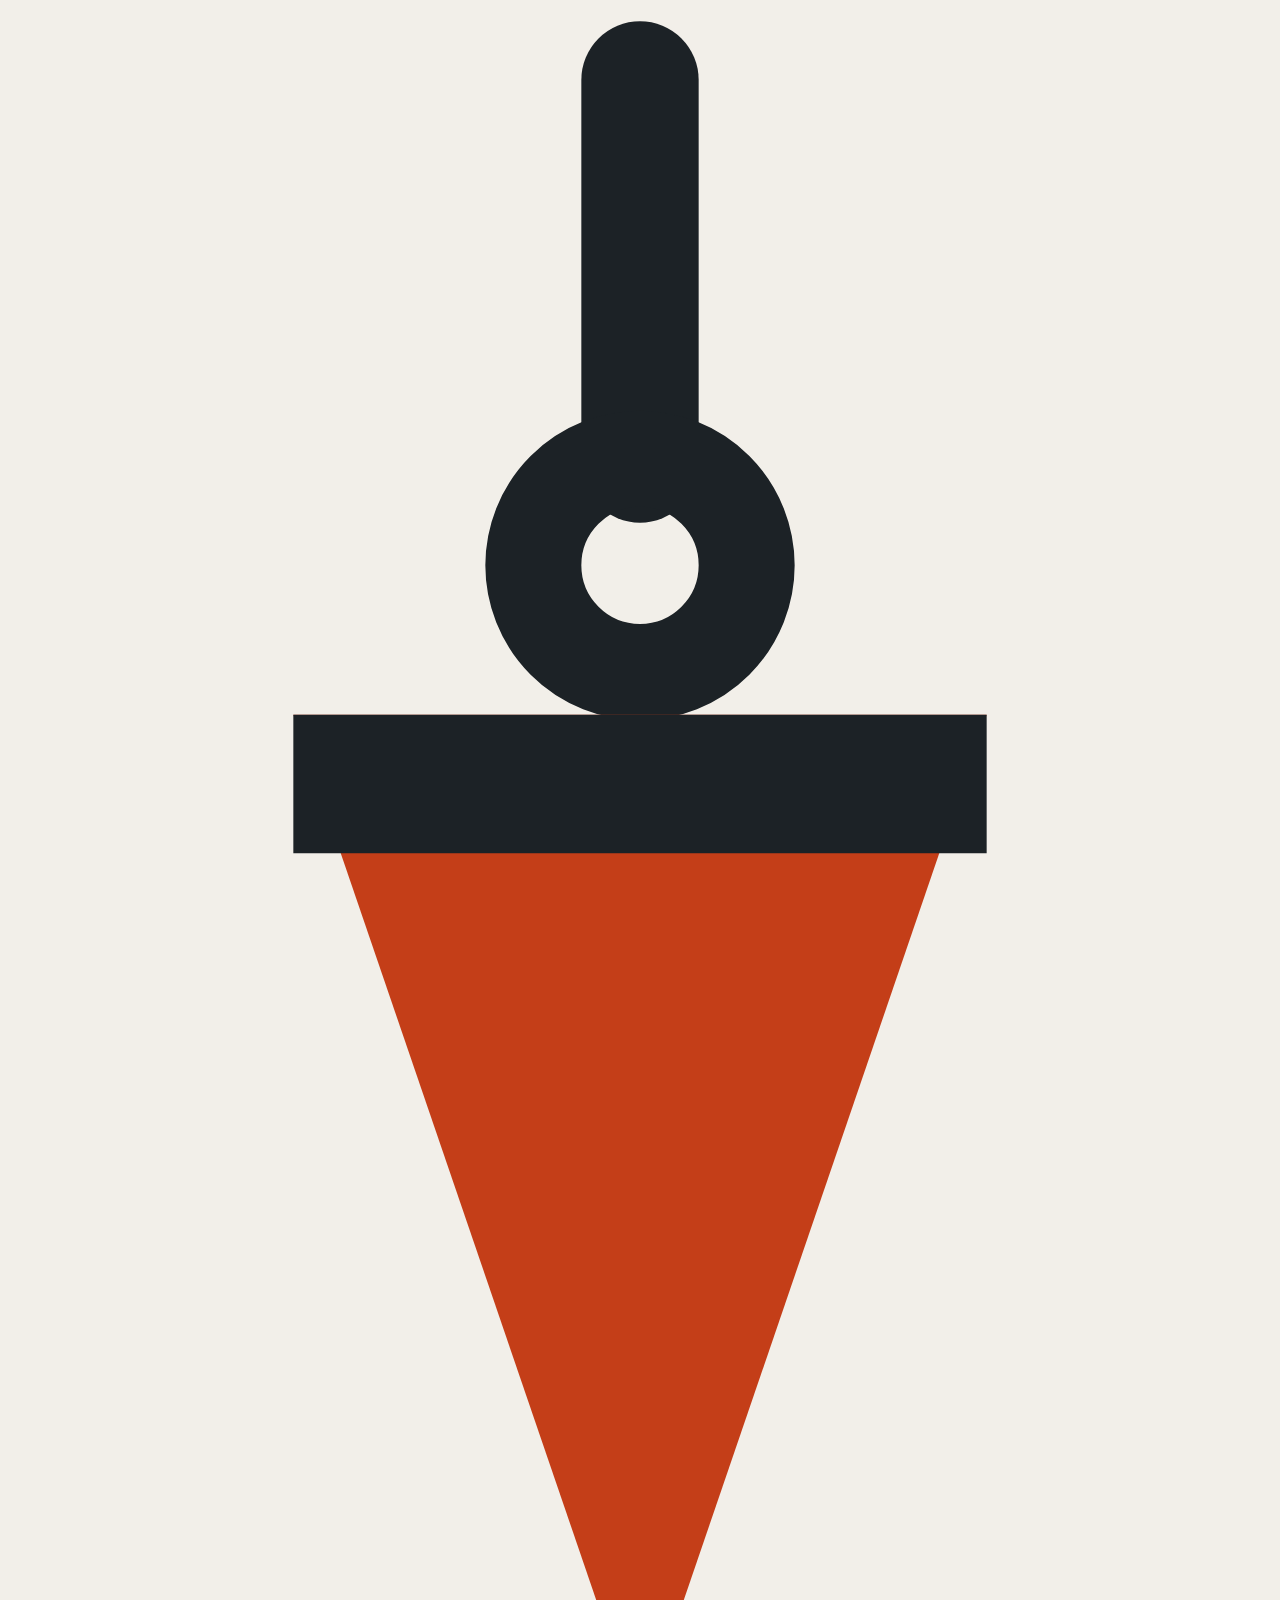
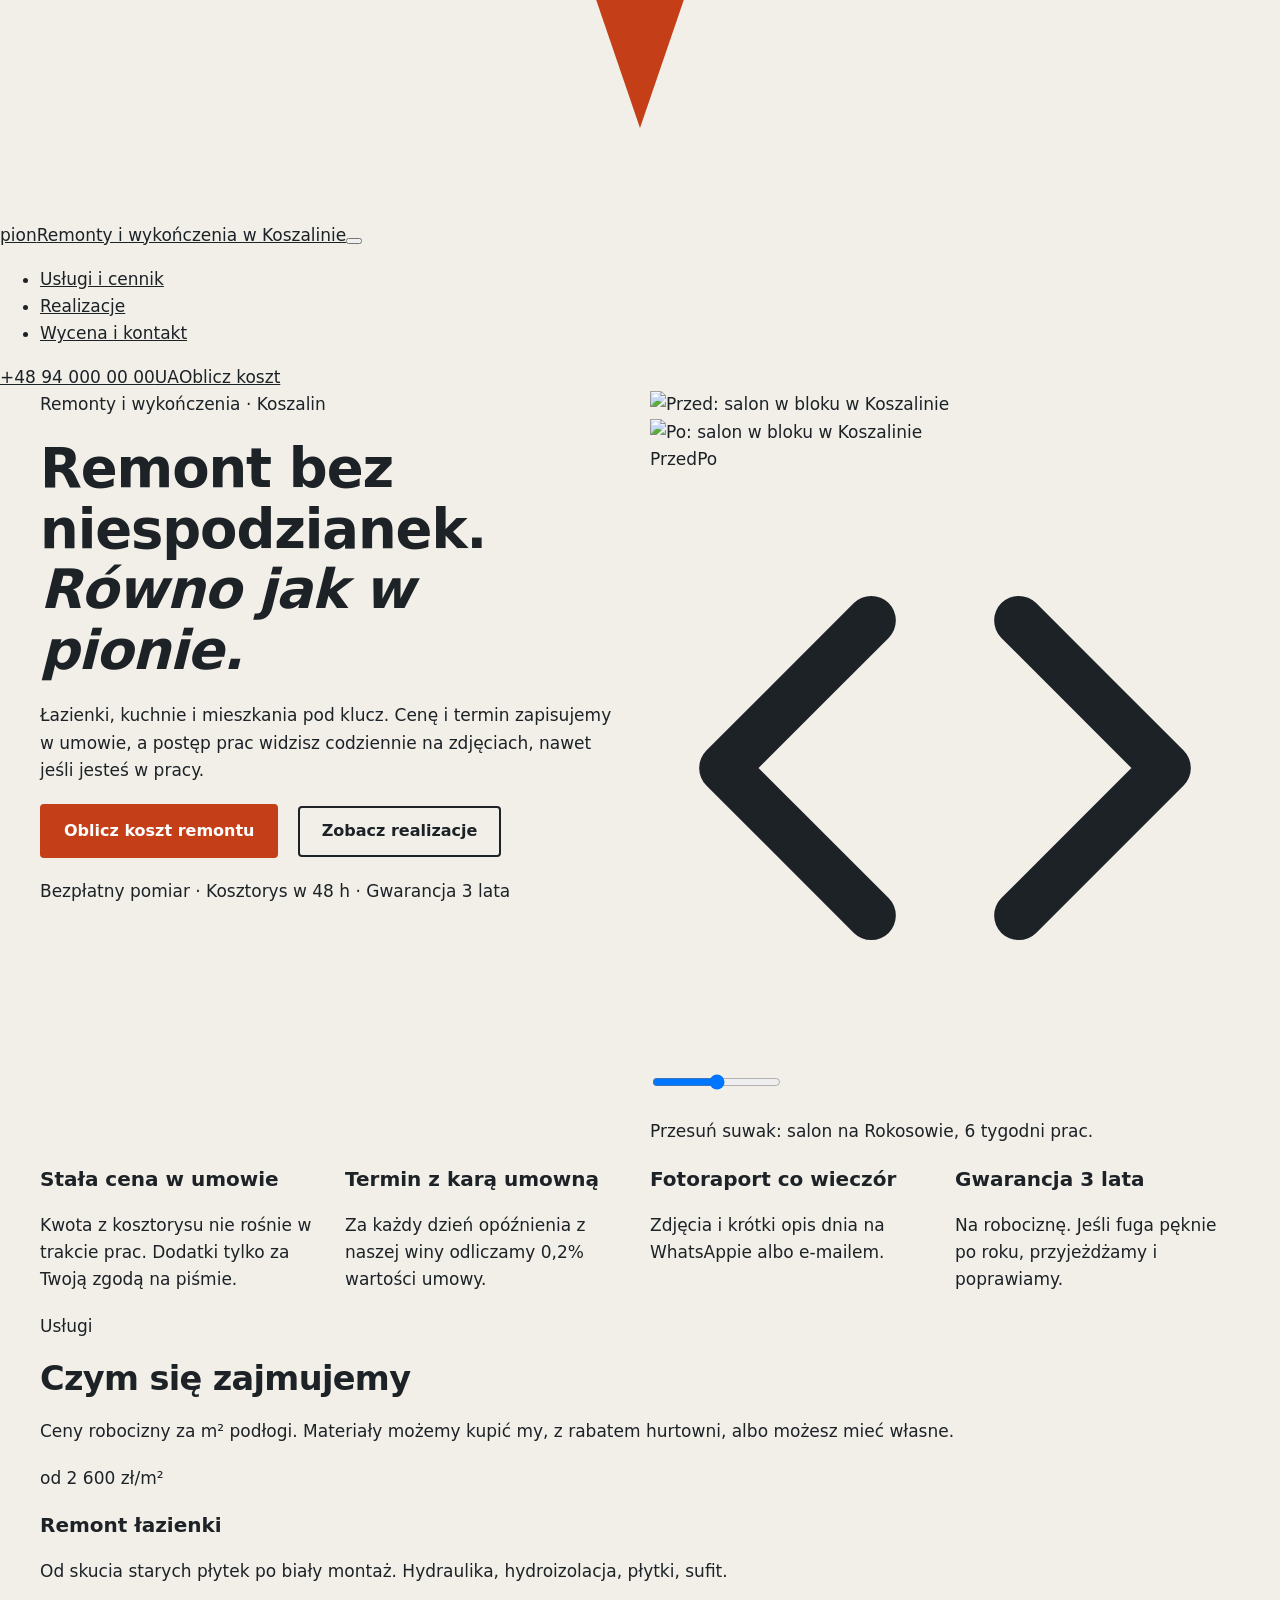
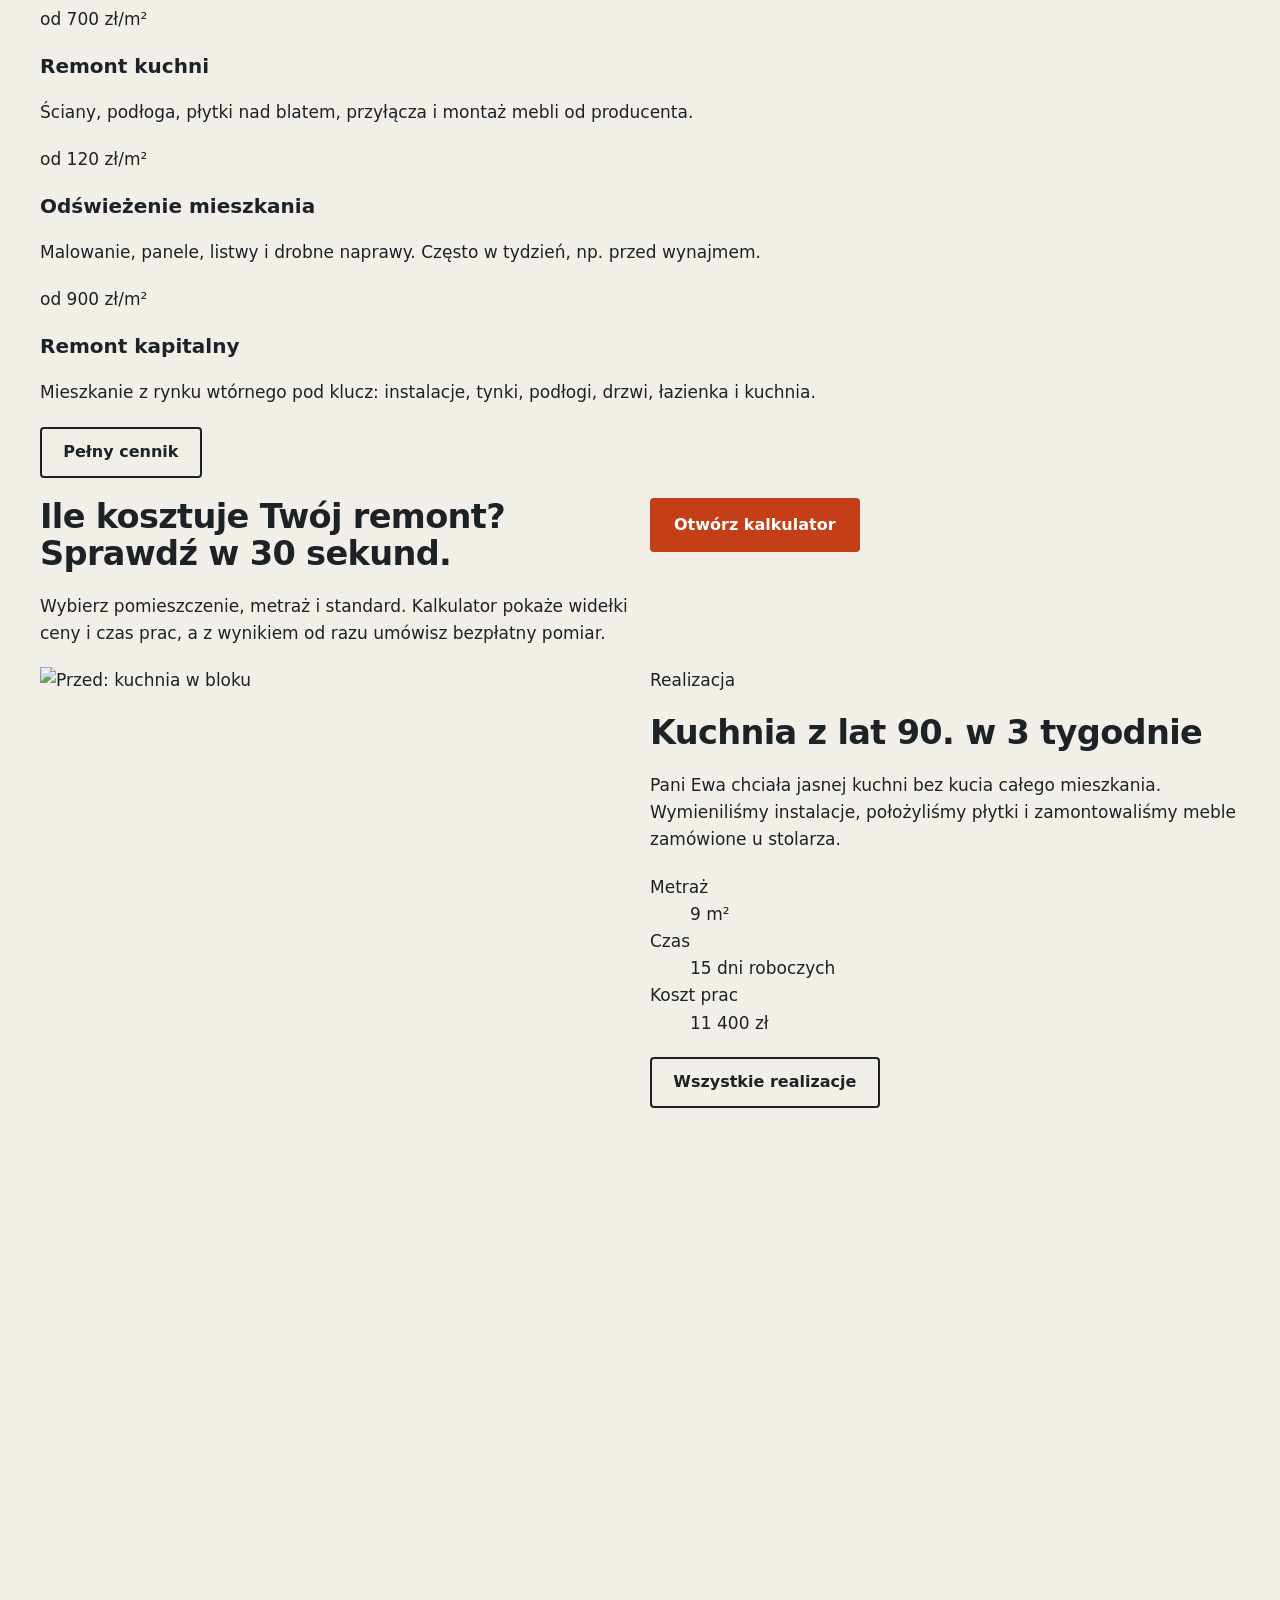
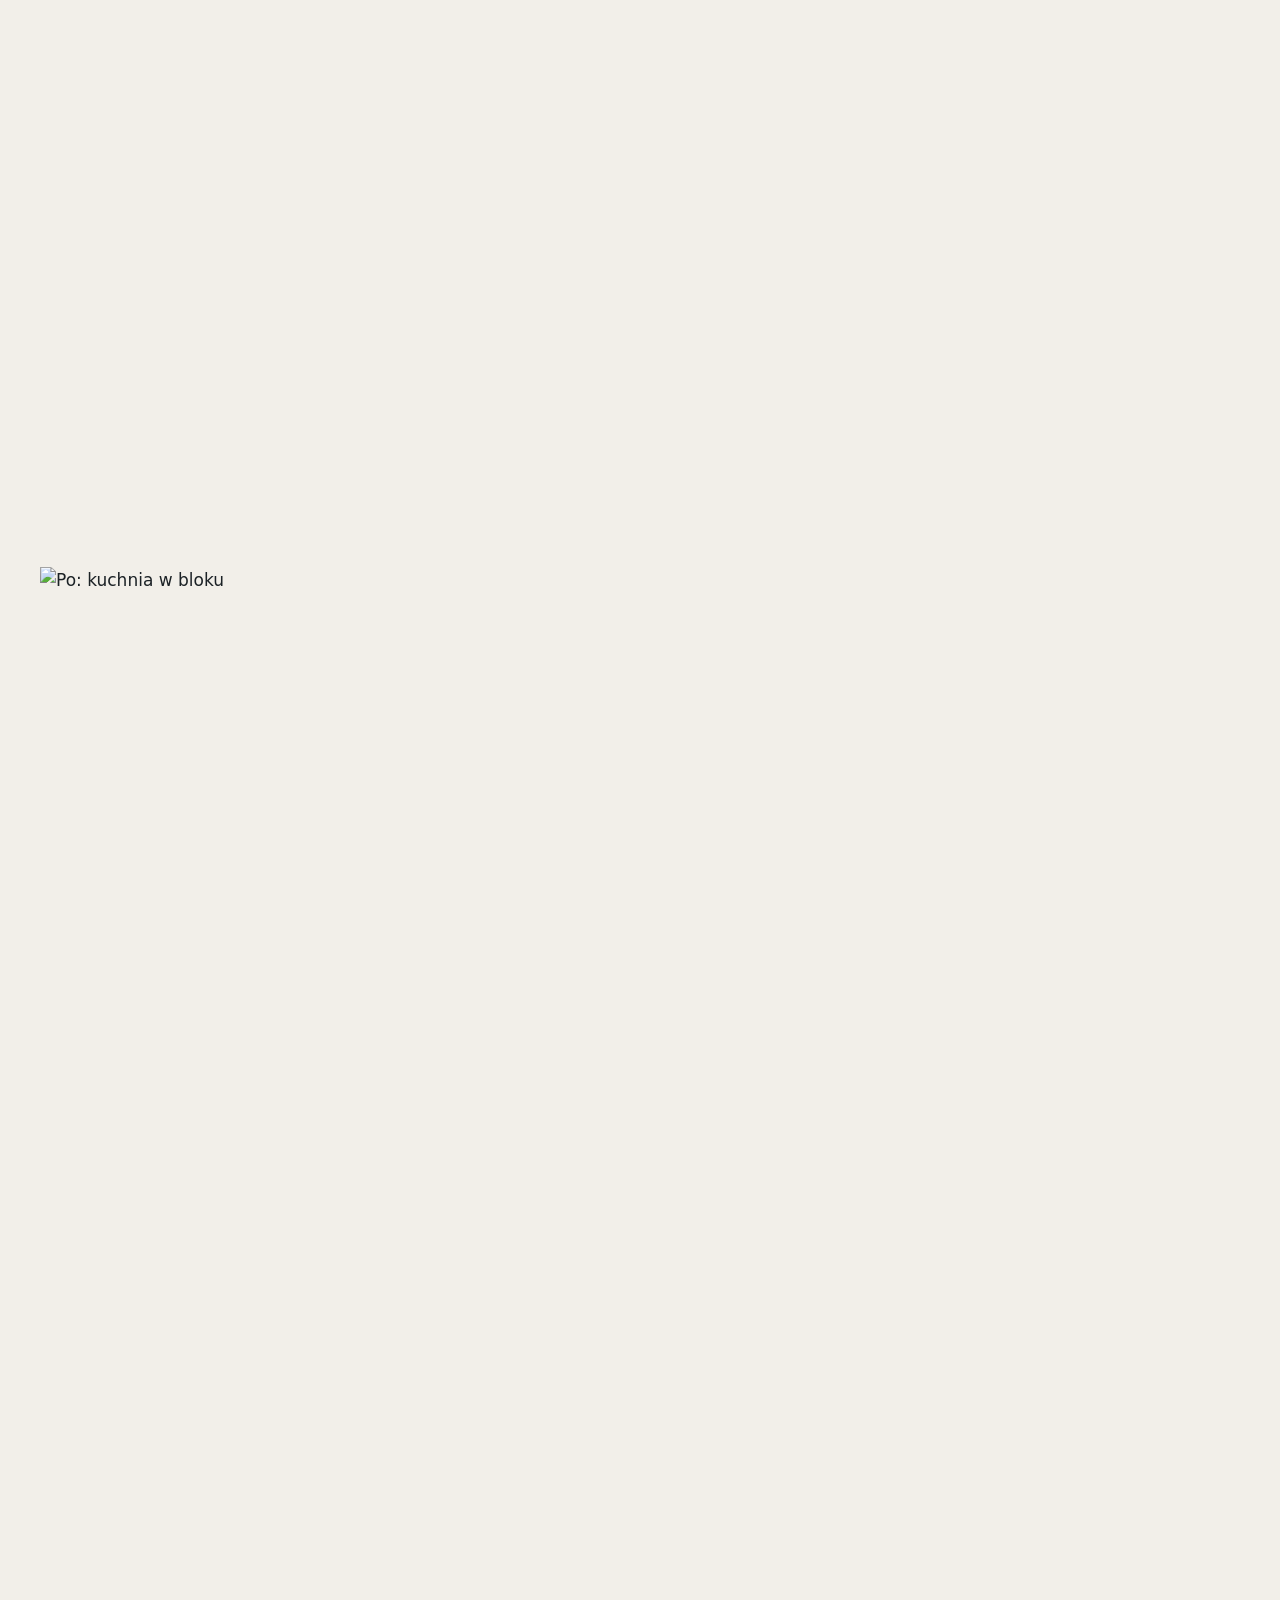
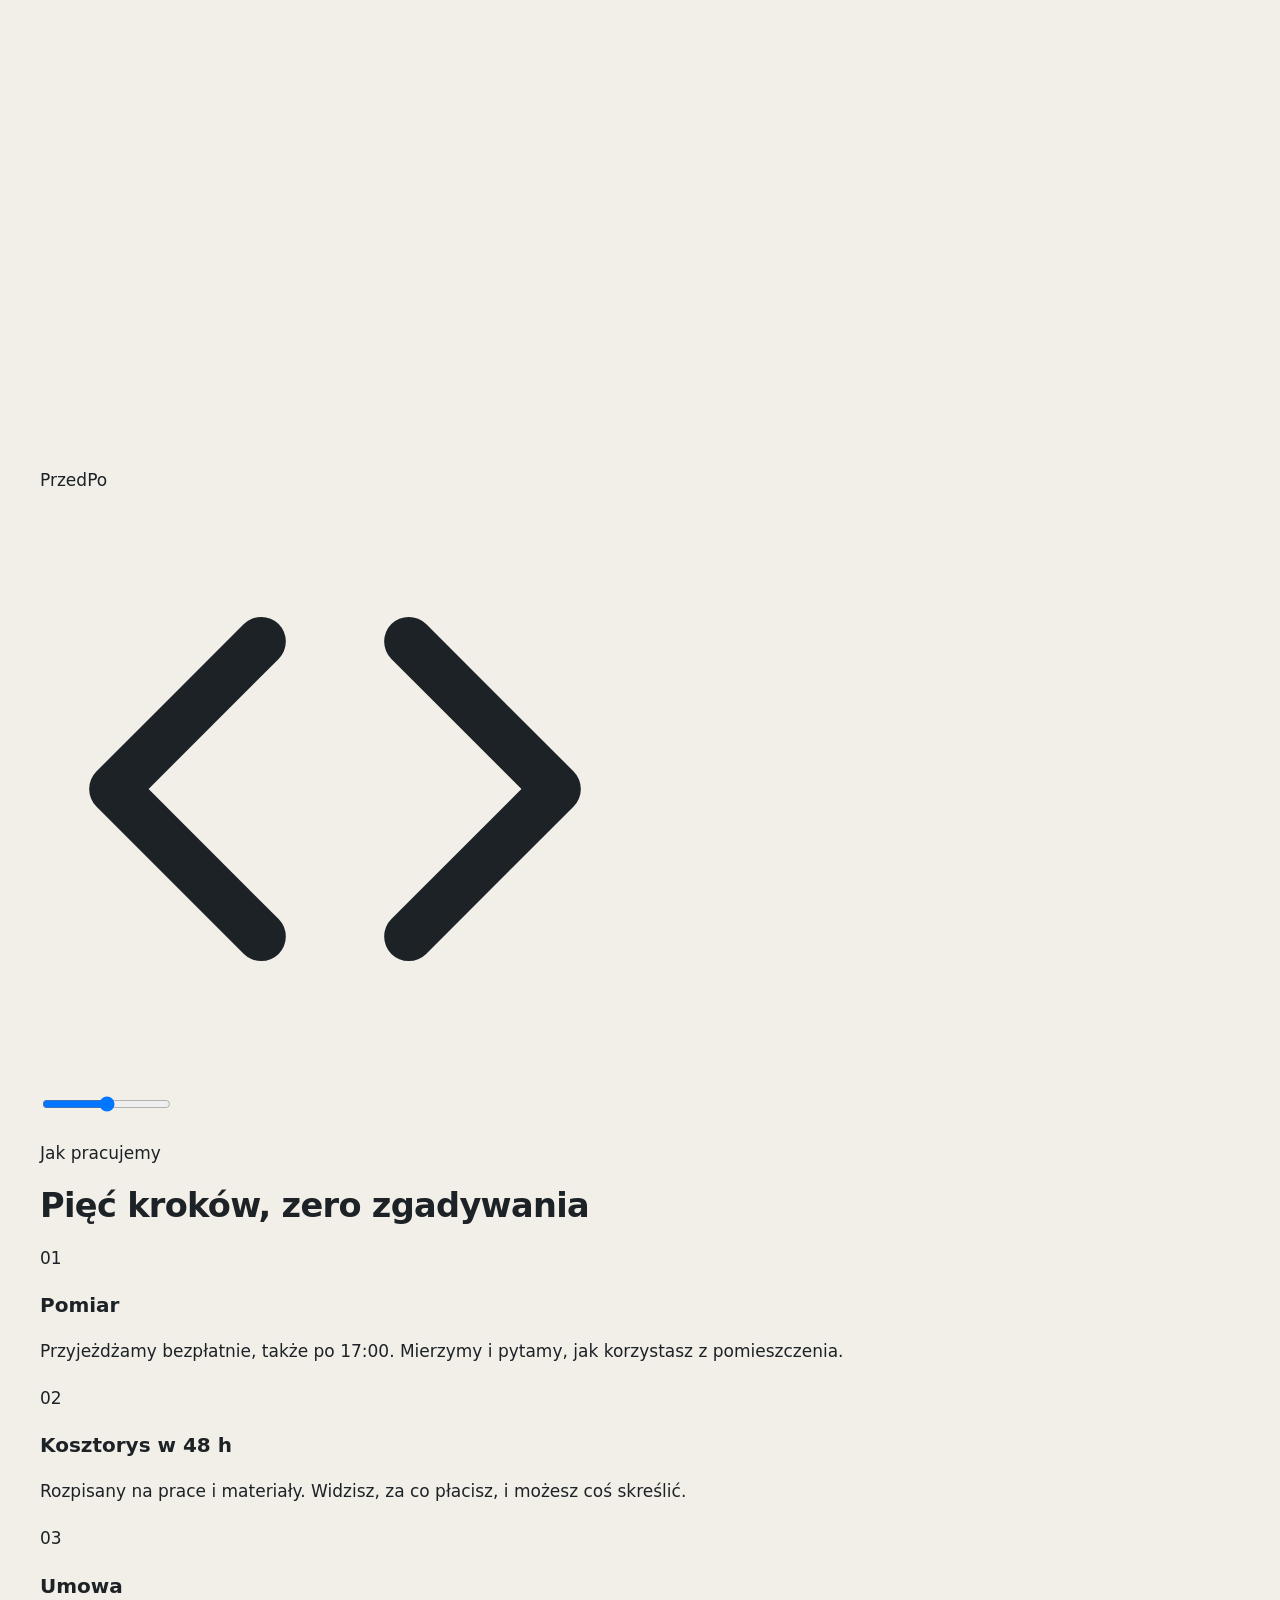
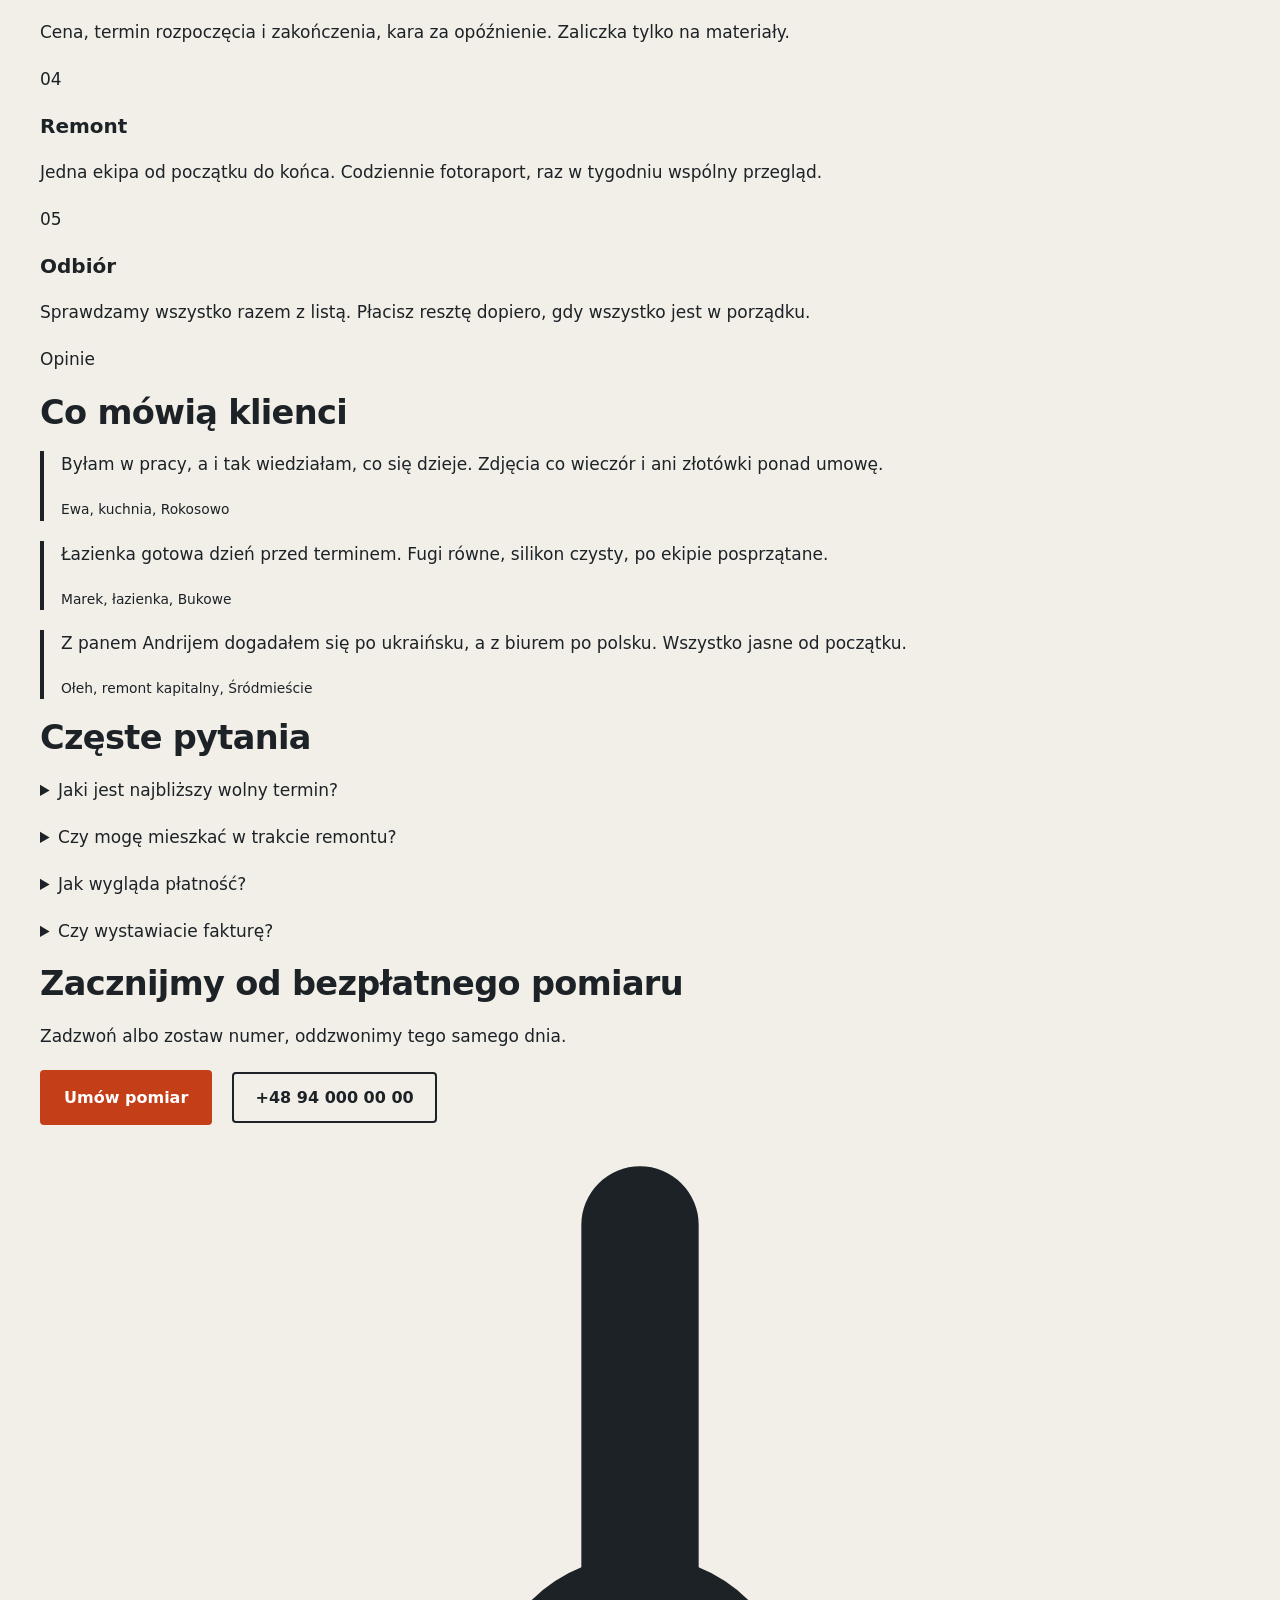
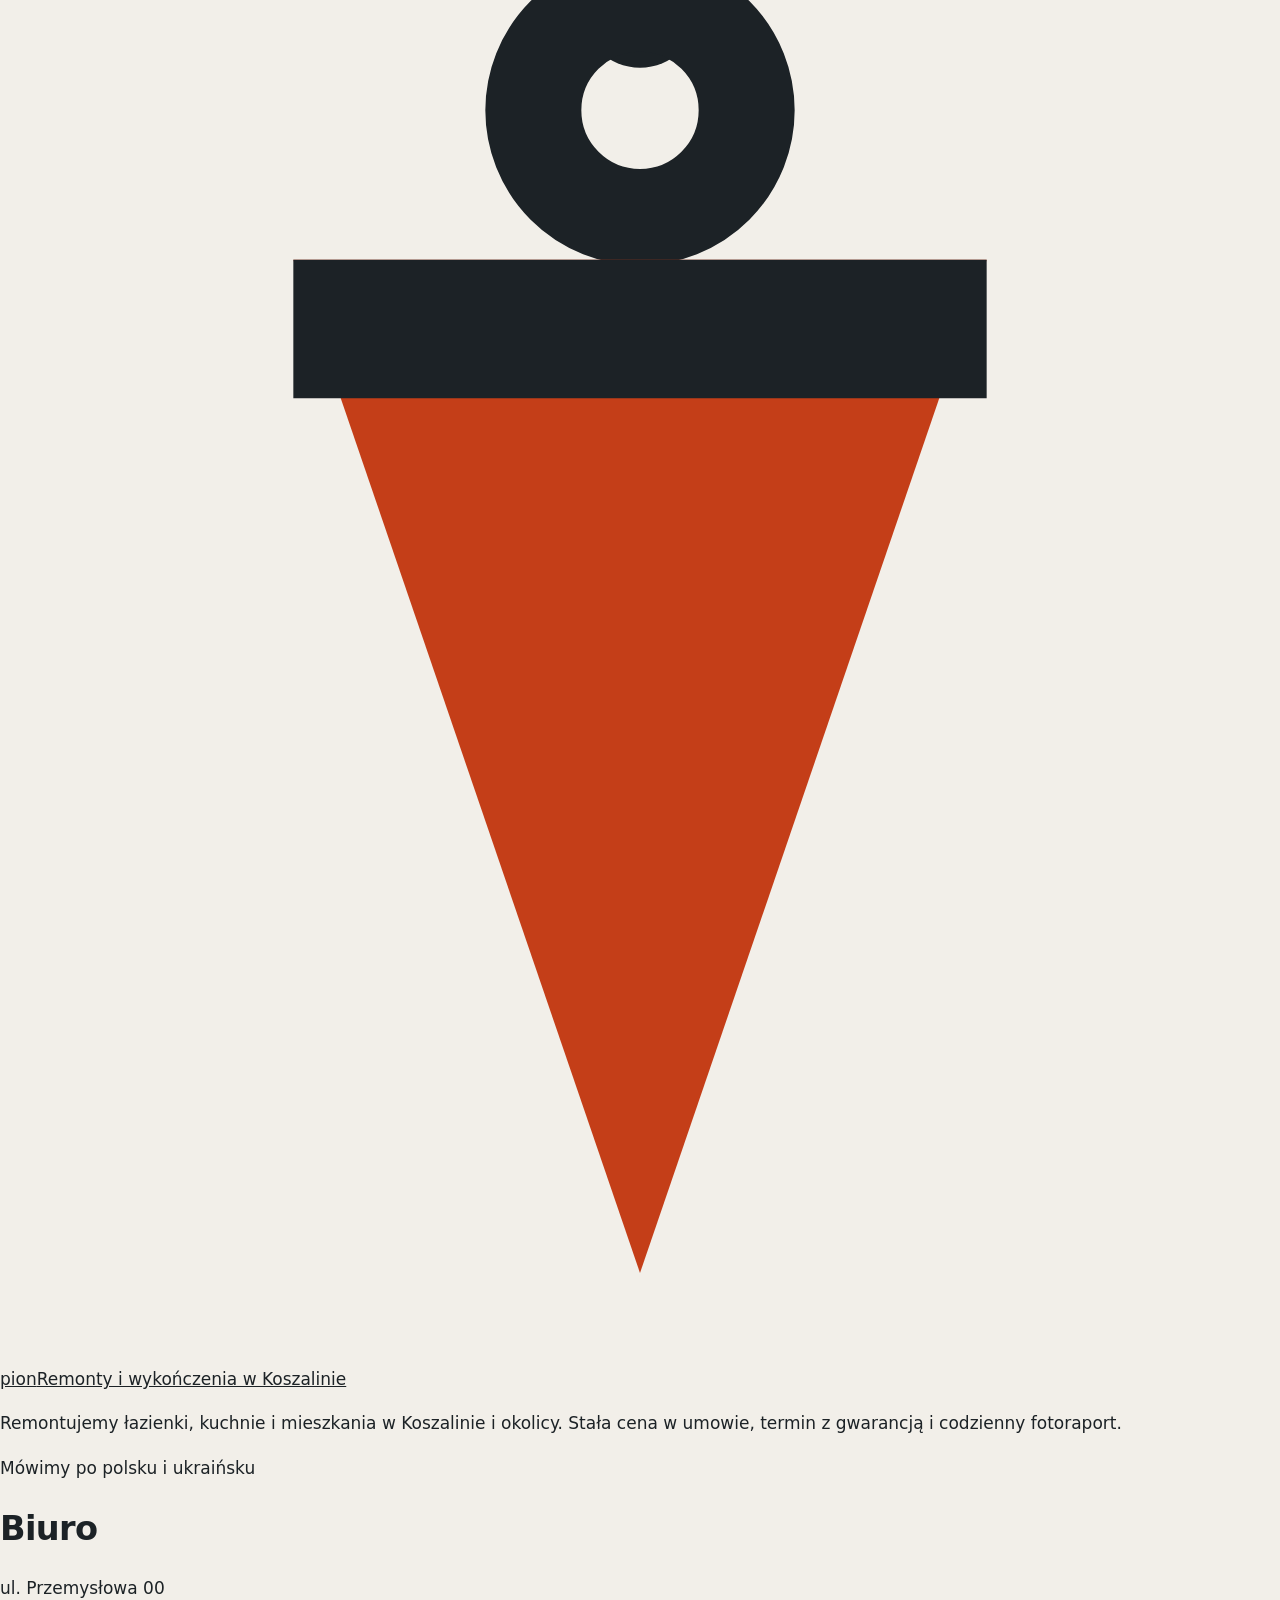
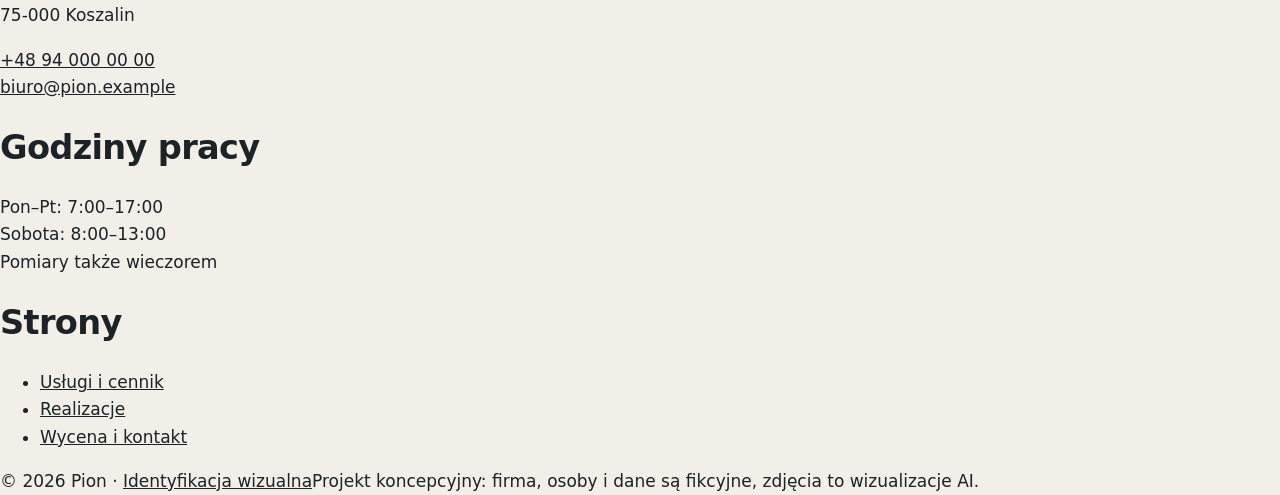
==== index.html @ 9fa8f9e3 "Pion: strona firmy remontowej (eksport statyczny WordPress), projekt koncepcyjny Co-Authored-By: Cla" ====
<!DOCTYPE html>
<html lang="pl-PL">
<head>
	<meta charset="UTF-8" />
	<meta name="viewport" content="width=device-width, initial-scale=1" />
<meta name='robots' content='max-image-preview:large' />
<link rel="alternate" href="https://wladek26.github.io/pion/" hreflang="pl" />
<link rel="alternate" href="https://wladek26.github.io/pion/uk/" hreflang="uk" />
<title>Pion &#8211; Remonty i wykończenia w Koszalinie</title>
<link rel="icon" href="/pion/wp-content/themes/pion/assets/img/favicon.svg" type="image/svg+xml">
<meta name="theme-color" content="#1C2226">
<meta name="description" content="Remonty łazienek, kuchni i mieszkań w Koszalinie. Stała cena w umowie, termin z gwarancją, fotoraport. Oblicz koszt remontu online.">
<script type="application/ld+json">{"@context":"https://schema.org","@type":"HomeAndConstructionBusiness","name":"Pion — remonty i wykończenia","url":"https://wladek26.github.io/pion/","telephone":"+48 94 000 00 00","priceRange":"$$","areaServed":"Koszalin","address":{"@type":"PostalAddress","streetAddress":"ul. Przemysłowa 00","postalCode":"75-000","addressLocality":"Koszalin","addressCountry":"PL"},"knowsLanguage":["pl","uk"]}</script>
<style id="wp-img-auto-sizes-contain-inline-css">
img:is([sizes=auto i],[sizes^="auto," i]){contain-intrinsic-size:3000px 1500px}
/*# sourceURL=wp-img-auto-sizes-contain-inline-css */
</style>
<style id="wp-block-template-part-theme-inline-css">
:root :where(.wp-block-template-part.has-background){margin-bottom:0;margin-top:0;padding:1.25em 2.375em}
/*# sourceURL=/pion/wp-includes/blocks/template-part/theme.min.css */
</style>
<style id="wp-block-paragraph-inline-css">
.is-small-text{font-size:.875em}.is-regular-text{font-size:1em}.is-large-text{font-size:2.25em}.is-larger-text{font-size:3em}.has-drop-cap:not(:focus):first-letter{float:left;font-size:8.4em;font-style:normal;font-weight:100;line-height:.68;margin:.05em .1em 0 0;text-transform:uppercase}body.rtl .has-drop-cap:not(:focus):first-letter{float:none;margin-left:.1em}p.has-drop-cap.has-background{overflow:hidden}:root :where(p.has-background){padding:1.25em 2.375em}:where(p.has-text-color:not(.has-link-color)) a{color:inherit}p.has-text-align-left[style*="writing-mode:vertical-lr"],p.has-text-align-right[style*="writing-mode:vertical-rl"]{rotate:180deg}
/*# sourceURL=/pion/wp-includes/blocks/paragraph/style.min.css */
</style>
<style id="wp-block-heading-inline-css">
h1:where(.wp-block-heading).has-background,h2:where(.wp-block-heading).has-background,h3:where(.wp-block-heading).has-background,h4:where(.wp-block-heading).has-background,h5:where(.wp-block-heading).has-background,h6:where(.wp-block-heading).has-background{padding:1.25em 2.375em}h1.has-text-align-left[style*=writing-mode]:where([style*=vertical-lr]),h1.has-text-align-right[style*=writing-mode]:where([style*=vertical-rl]),h2.has-text-align-left[style*=writing-mode]:where([style*=vertical-lr]),h2.has-text-align-right[style*=writing-mode]:where([style*=vertical-rl]),h3.has-text-align-left[style*=writing-mode]:where([style*=vertical-lr]),h3.has-text-align-right[style*=writing-mode]:where([style*=vertical-rl]),h4.has-text-align-left[style*=writing-mode]:where([style*=vertical-lr]),h4.has-text-align-right[style*=writing-mode]:where([style*=vertical-rl]),h5.has-text-align-left[style*=writing-mode]:where([style*=vertical-lr]),h5.has-text-align-right[style*=writing-mode]:where([style*=vertical-rl]),h6.has-text-align-left[style*=writing-mode]:where([style*=vertical-lr]),h6.has-text-align-right[style*=writing-mode]:where([style*=vertical-rl]){rotate:180deg}
/*# sourceURL=/pion/wp-includes/blocks/heading/style.min.css */
</style>
<style id="wp-block-button-inline-css">
.wp-block-button__link{align-content:center;box-sizing:border-box;cursor:pointer;display:inline-block;height:100%;text-align:center;word-break:break-word}.wp-block-button__link.aligncenter{text-align:center}.wp-block-button__link.alignright{text-align:right}:where(.wp-block-button__link){border-radius:9999px;box-shadow:none;padding:calc(.667em + 2px) calc(1.333em + 2px);text-decoration:none}.wp-block-button[style*=text-decoration] .wp-block-button__link{text-decoration:inherit}.wp-block-buttons>.wp-block-button.has-custom-width{max-width:none}.wp-block-buttons>.wp-block-button.has-custom-width .wp-block-button__link{width:100%}.wp-block-buttons>.wp-block-button.has-custom-font-size .wp-block-button__link{font-size:inherit}.wp-block-buttons>.wp-block-button[class*=wp-block-button__width]{width:calc(var(--wp--block-button--width)*1% - var(--wp--style--block-gap, .5em)*(1 - var(--wp--block-button--width)/100))}.wp-block-buttons>.wp-block-button.wp-block-button__width-25{width:calc(25% - var(--wp--style--block-gap, .5em)*.75)}.wp-block-buttons>.wp-block-button.wp-block-button__width-50{width:calc(50% - var(--wp--style--block-gap, .5em)*.5)}.wp-block-buttons>.wp-block-button.wp-block-button__width-75{width:calc(75% - var(--wp--style--block-gap, .5em)*.25)}.wp-block-buttons>.wp-block-button.wp-block-button__width-100{flex-basis:100%;width:100%}.wp-block-buttons.is-vertical>.wp-block-button[class*=wp-block-button__width]{width:calc(var(--wp--block-button--width)*1%)}.wp-block-buttons.is-vertical>.wp-block-button.wp-block-button__width-25{width:25%}.wp-block-buttons.is-vertical>.wp-block-button.wp-block-button__width-50{width:50%}.wp-block-buttons.is-vertical>.wp-block-button.wp-block-button__width-75{width:75%}.wp-block-button.is-style-squared,.wp-block-button__link.wp-block-button.is-style-squared{border-radius:0}.wp-block-button.no-border-radius,.wp-block-button__link.no-border-radius{border-radius:0!important}:root :where(.wp-block-button .wp-block-button__link.is-style-outline),:root :where(.wp-block-button.is-style-outline>.wp-block-button__link){border:2px solid;padding:.667em 1.333em}:root :where(.wp-block-button .wp-block-button__link.is-style-outline:not(.has-text-color)),:root :where(.wp-block-button.is-style-outline>.wp-block-button__link:not(.has-text-color)){color:currentColor}:root :where(.wp-block-button .wp-block-button__link.is-style-outline:not(.has-background)),:root :where(.wp-block-button.is-style-outline>.wp-block-button__link:not(.has-background)){background-color:transparent;background-image:none}
/*# sourceURL=/pion/wp-includes/blocks/button/style.min.css */
</style>
<style id="wp-block-buttons-inline-css">
.wp-block-buttons{box-sizing:border-box}.wp-block-buttons.is-vertical{flex-direction:column}.wp-block-buttons.is-vertical>.wp-block-button:last-child{margin-bottom:0}.wp-block-buttons>.wp-block-button{display:inline-block;margin:0}.wp-block-buttons.is-content-justification-left{justify-content:flex-start}.wp-block-buttons.is-content-justification-left.is-vertical{align-items:flex-start}.wp-block-buttons.is-content-justification-center{justify-content:center}.wp-block-buttons.is-content-justification-center.is-vertical{align-items:center}.wp-block-buttons.is-content-justification-right{justify-content:flex-end}.wp-block-buttons.is-content-justification-right.is-vertical{align-items:flex-end}.wp-block-buttons.is-content-justification-space-between{justify-content:space-between}.wp-block-buttons.aligncenter{text-align:center}.wp-block-buttons:not(.is-content-justification-space-between,.is-content-justification-right,.is-content-justification-left,.is-content-justification-center) .wp-block-button.aligncenter{margin-left:auto;margin-right:auto;width:100%}.wp-block-buttons[style*=text-decoration] .wp-block-button,.wp-block-buttons[style*=text-decoration] .wp-block-button__link{text-decoration:inherit}.wp-block-buttons.has-custom-font-size .wp-block-button__link{font-size:inherit}.wp-block-buttons .wp-block-button__link{width:100%}.wp-block-button.aligncenter{text-align:center}
/*# sourceURL=/pion/wp-includes/blocks/buttons/style.min.css */
</style>
<style id="wp-block-columns-inline-css">
.wp-block-columns{box-sizing:border-box;display:flex;flex-wrap:wrap!important}@media (min-width:782px){.wp-block-columns{flex-wrap:nowrap!important}}.wp-block-columns{align-items:normal!important}.wp-block-columns.are-vertically-aligned-top{align-items:flex-start}.wp-block-columns.are-vertically-aligned-center{align-items:center}.wp-block-columns.are-vertically-aligned-bottom{align-items:flex-end}@media (max-width:781px){.wp-block-columns:not(.is-not-stacked-on-mobile)>.wp-block-column{flex-basis:100%!important}}@media (min-width:782px){.wp-block-columns:not(.is-not-stacked-on-mobile)>.wp-block-column{flex-basis:0;flex-grow:1}.wp-block-columns:not(.is-not-stacked-on-mobile)>.wp-block-column[style*=flex-basis]{flex-grow:0}}.wp-block-columns.is-not-stacked-on-mobile{flex-wrap:nowrap!important}.wp-block-columns.is-not-stacked-on-mobile>.wp-block-column{flex-basis:0;flex-grow:1}.wp-block-columns.is-not-stacked-on-mobile>.wp-block-column[style*=flex-basis]{flex-grow:0}:where(.wp-block-columns){margin-bottom:1.75em}:where(.wp-block-columns.has-background){padding:1.25em 2.375em}.wp-block-column{flex-grow:1;min-width:0;overflow-wrap:break-word;word-break:break-word}.wp-block-column.is-vertically-aligned-top{align-self:flex-start}.wp-block-column.is-vertically-aligned-center{align-self:center}.wp-block-column.is-vertically-aligned-bottom{align-self:flex-end}.wp-block-column.is-vertically-aligned-stretch{align-self:stretch}.wp-block-column.is-vertically-aligned-bottom,.wp-block-column.is-vertically-aligned-center,.wp-block-column.is-vertically-aligned-top{width:100%}
/*# sourceURL=/pion/wp-includes/blocks/columns/style.min.css */
</style>
<style id="wp-block-group-inline-css">
.wp-block-group{box-sizing:border-box}:where(.wp-block-group.wp-block-group-is-layout-constrained){position:relative}
/*# sourceURL=/pion/wp-includes/blocks/group/style.min.css */
</style>
<style id="wp-block-group-theme-inline-css">
:where(.wp-block-group.has-background){padding:1.25em 2.375em}
/*# sourceURL=/pion/wp-includes/blocks/group/theme.min.css */
</style>
<style id="wp-block-quote-inline-css">
.wp-block-quote{box-sizing:border-box;overflow-wrap:break-word}.wp-block-quote.is-large:where(:not(.is-style-plain)),.wp-block-quote.is-style-large:where(:not(.is-style-plain)){margin-bottom:1em;padding:0 1em}.wp-block-quote.is-large:where(:not(.is-style-plain)) p,.wp-block-quote.is-style-large:where(:not(.is-style-plain)) p{font-size:1.5em;font-style:italic;line-height:1.6}.wp-block-quote.is-large:where(:not(.is-style-plain)) cite,.wp-block-quote.is-large:where(:not(.is-style-plain)) footer,.wp-block-quote.is-style-large:where(:not(.is-style-plain)) cite,.wp-block-quote.is-style-large:where(:not(.is-style-plain)) footer{font-size:1.125em;text-align:right}.wp-block-quote>cite{display:block}
/*# sourceURL=/pion/wp-includes/blocks/quote/style.min.css */
</style>
<style id="wp-block-quote-theme-inline-css">
.wp-block-quote{border-left:.25em solid;margin:0 0 1.75em;padding-left:1em}.wp-block-quote cite,.wp-block-quote footer{color:currentColor;font-size:.8125em;font-style:normal;position:relative}.wp-block-quote:where(.has-text-align-right){border-left:none;border-right:.25em solid;padding-left:0;padding-right:1em}.wp-block-quote:where(.has-text-align-center){border:none;padding-left:0}.wp-block-quote.is-large,.wp-block-quote.is-style-large,.wp-block-quote:where(.is-style-plain){border:none}
/*# sourceURL=/pion/wp-includes/blocks/quote/theme.min.css */
</style>
<style id="wp-block-details-inline-css">
.wp-block-details{box-sizing:border-box}.wp-block-details summary{cursor:pointer}
/*# sourceURL=/pion/wp-includes/blocks/details/style.min.css */
</style>
<style id="wp-block-post-content-inline-css">
.wp-block-post-content{display:flow-root}
/*# sourceURL=/pion/wp-includes/blocks/post-content/style.min.css */
</style>
<style id="wp-block-library-inline-css">
:root{--wp-block-synced-color:#7a00df;--wp-block-synced-color--rgb:122,0,223;--wp-bound-block-color:var(--wp-block-synced-color);--wp-editor-canvas-background:#ddd;--wp-admin-theme-color:#007cba;--wp-admin-theme-color--rgb:0,124,186;--wp-admin-theme-color-darker-10:#006ba1;--wp-admin-theme-color-darker-10--rgb:0,107,160.5;--wp-admin-theme-color-darker-20:#005a87;--wp-admin-theme-color-darker-20--rgb:0,90,135;--wp-admin-border-width-focus:2px}@media (min-resolution:192dpi){:root{--wp-admin-border-width-focus:1.5px}}.wp-element-button{cursor:pointer}:root .has-very-light-gray-background-color{background-color:#eee}:root .has-very-dark-gray-background-color{background-color:#313131}:root .has-very-light-gray-color{color:#eee}:root .has-very-dark-gray-color{color:#313131}:root .has-vivid-green-cyan-to-vivid-cyan-blue-gradient-background{background:linear-gradient(135deg,#00d084,#0693e3)}:root .has-purple-crush-gradient-background{background:linear-gradient(135deg,#34e2e4,#4721fb 50%,#ab1dfe)}:root .has-hazy-dawn-gradient-background{background:linear-gradient(135deg,#faaca8,#dad0ec)}:root .has-subdued-olive-gradient-background{background:linear-gradient(135deg,#fafae1,#67a671)}:root .has-atomic-cream-gradient-background{background:linear-gradient(135deg,#fdd79a,#004a59)}:root .has-nightshade-gradient-background{background:linear-gradient(135deg,#330968,#31cdcf)}:root .has-midnight-gradient-background{background:linear-gradient(135deg,#020381,#2874fc)}:root{--wp--preset--font-size--normal:16px;--wp--preset--font-size--huge:42px}.has-regular-font-size{font-size:1em}.has-larger-font-size{font-size:2.625em}.has-normal-font-size{font-size:var(--wp--preset--font-size--normal)}.has-huge-font-size{font-size:var(--wp--preset--font-size--huge)}:root .has-text-align-center{text-align:center}:root .has-text-align-left{text-align:left}:root .has-text-align-right{text-align:right}.has-fit-text{white-space:nowrap!important}#end-resizable-editor-section{display:none}.aligncenter{clear:both}.items-justified-left{justify-content:flex-start}.items-justified-center{justify-content:center}.items-justified-right{justify-content:flex-end}.items-justified-space-between{justify-content:space-between}.screen-reader-text{word-wrap:normal!important;border:0;clip-path:inset(50%);height:1px;margin:-1px;overflow:hidden;padding:0;position:absolute;width:1px;word-break:normal!important}.screen-reader-text:focus{background-color:#ddd;clip-path:none;color:#444;display:block;font-size:1em;height:auto;left:5px;line-height:normal;padding:15px 23px 14px;text-decoration:none;top:5px;width:auto;z-index:100000}html :where(.has-border-color){border-style:solid}html :where([style^=border-color],[style*=";border-color"],[style*="; border-color"]){border-style:solid}html :where([style^=border-top-color],[style*=";border-top-color"],[style*="; border-top-color"]){border-top-style:solid}html :where([style^=border-right-color],[style*=";border-right-color"],[style*="; border-right-color"]){border-right-style:solid}html :where([style^=border-bottom-color],[style*=";border-bottom-color"],[style*="; border-bottom-color"]){border-bottom-style:solid}html :where([style^=border-left-color],[style*=";border-left-color"],[style*="; border-left-color"]){border-left-style:solid}html :where([style^=border-width],[style*=";border-width"],[style*="; border-width"]){border-style:solid}html :where([style^=border-top-width],[style*=";border-top-width"],[style*="; border-top-width"]){border-top-style:solid}html :where([style^=border-right-width],[style*=";border-right-width"],[style*="; border-right-width"]){border-right-style:solid}html :where([style^=border-bottom-width],[style*=";border-bottom-width"],[style*="; border-bottom-width"]){border-bottom-style:solid}html :where([style^=border-left-width],[style*=";border-left-width"],[style*="; border-left-width"]){border-left-style:solid}html :where(img[class*=wp-image-]){height:auto;max-width:100%}:where(figure){margin:0 0 1em}html :where(.is-position-sticky){--wp-admin--admin-bar--position-offset:var(--wp-admin--admin-bar--height,0px)}@media screen and (max-width:600px){html :where(.is-position-sticky){--wp-admin--admin-bar--position-offset:0px}}
/*# sourceURL=/wp-includes/css/dist/block-library/common.min.css */
</style>
<style id="global-styles-inline-css">
:root{--wp--preset--aspect-ratio--square: 1;--wp--preset--aspect-ratio--4-3: 4/3;--wp--preset--aspect-ratio--3-4: 3/4;--wp--preset--aspect-ratio--3-2: 3/2;--wp--preset--aspect-ratio--2-3: 2/3;--wp--preset--aspect-ratio--16-9: 16/9;--wp--preset--aspect-ratio--9-16: 9/16;--wp--preset--color--black: #000000;--wp--preset--color--cyan-bluish-gray: #abb8c3;--wp--preset--color--white: #ffffff;--wp--preset--color--pale-pink: #f78da7;--wp--preset--color--vivid-red: #cf2e2e;--wp--preset--color--luminous-vivid-orange: #ff6900;--wp--preset--color--luminous-vivid-amber: #fcb900;--wp--preset--color--light-green-cyan: #7bdcb5;--wp--preset--color--vivid-green-cyan: #00d084;--wp--preset--color--pale-cyan-blue: #8ed1fc;--wp--preset--color--vivid-cyan-blue: #0693e3;--wp--preset--color--vivid-purple: #9b51e0;--wp--preset--color--plaster: #F2EFE9;--wp--preset--color--surface: #FFFFFF;--wp--preset--color--stone: #E4DED3;--wp--preset--color--ink: #1C2226;--wp--preset--color--muted: #5A6367;--wp--preset--color--minium: #C43E18;--wp--preset--color--minium-soft: #F6DED3;--wp--preset--color--line: #D6CFC2;--wp--preset--gradient--vivid-cyan-blue-to-vivid-purple: linear-gradient(135deg,rgb(6,147,227) 0%,rgb(155,81,224) 100%);--wp--preset--gradient--light-green-cyan-to-vivid-green-cyan: linear-gradient(135deg,rgb(122,220,180) 0%,rgb(0,208,130) 100%);--wp--preset--gradient--luminous-vivid-amber-to-luminous-vivid-orange: linear-gradient(135deg,rgb(252,185,0) 0%,rgb(255,105,0) 100%);--wp--preset--gradient--luminous-vivid-orange-to-vivid-red: linear-gradient(135deg,rgb(255,105,0) 0%,rgb(207,46,46) 100%);--wp--preset--gradient--very-light-gray-to-cyan-bluish-gray: linear-gradient(135deg,rgb(238,238,238) 0%,rgb(169,184,195) 100%);--wp--preset--gradient--cool-to-warm-spectrum: linear-gradient(135deg,rgb(74,234,220) 0%,rgb(151,120,209) 20%,rgb(207,42,186) 40%,rgb(238,44,130) 60%,rgb(251,105,98) 80%,rgb(254,248,76) 100%);--wp--preset--gradient--blush-light-purple: linear-gradient(135deg,rgb(255,206,236) 0%,rgb(152,150,240) 100%);--wp--preset--gradient--blush-bordeaux: linear-gradient(135deg,rgb(254,205,165) 0%,rgb(254,45,45) 50%,rgb(107,0,62) 100%);--wp--preset--gradient--luminous-dusk: linear-gradient(135deg,rgb(255,203,112) 0%,rgb(199,81,192) 50%,rgb(65,88,208) 100%);--wp--preset--gradient--pale-ocean: linear-gradient(135deg,rgb(255,245,203) 0%,rgb(182,227,212) 50%,rgb(51,167,181) 100%);--wp--preset--gradient--electric-grass: linear-gradient(135deg,rgb(202,248,128) 0%,rgb(113,206,126) 100%);--wp--preset--gradient--midnight: linear-gradient(135deg,rgb(2,3,129) 0%,rgb(40,116,252) 100%);--wp--preset--font-size--small: 0.875rem;--wp--preset--font-size--medium: 1.0625rem;--wp--preset--font-size--large: clamp(1.125rem, 1.125rem + ((1vw - 0.2rem) * 0.227), 1.25rem);--wp--preset--font-size--x-large: clamp(1.5rem, 1.5rem + ((1vw - 0.2rem) * 1.091), 2.1rem);--wp--preset--font-size--xx-large: clamp(2rem, 2rem + ((1vw - 0.2rem) * 2.545), 3.4rem);--wp--preset--font-family--body: Manrope, system-ui, -apple-system, 'Segoe UI', sans-serif;--wp--preset--font-family--display: Unbounded, 'Arial Black', system-ui, sans-serif;--wp--preset--spacing--20: 0.44rem;--wp--preset--spacing--30: 0.67rem;--wp--preset--spacing--40: 1rem;--wp--preset--spacing--50: 1.5rem;--wp--preset--spacing--60: 2.25rem;--wp--preset--spacing--70: 3.38rem;--wp--preset--spacing--80: 5.06rem;--wp--preset--shadow--natural: 6px 6px 9px rgba(0, 0, 0, 0.2);--wp--preset--shadow--deep: 12px 12px 50px rgba(0, 0, 0, 0.4);--wp--preset--shadow--sharp: 6px 6px 0px rgba(0, 0, 0, 0.2);--wp--preset--shadow--outlined: 6px 6px 0px -3px rgb(255, 255, 255), 6px 6px rgb(0, 0, 0);--wp--preset--shadow--crisp: 6px 6px 0px rgb(0, 0, 0);}.wp-block-button{--wp--preset--dimension--25: 25%;--wp--preset--dimension--50: 50%;--wp--preset--dimension--75: 75%;--wp--preset--dimension--100: 100%;}:root { --wp--style--global--content-size: 720px;--wp--style--global--wide-size: 1200px; }:where(body) { margin: 0; }.wp-site-blocks { padding-top: var(--wp--style--root--padding-top); padding-bottom: var(--wp--style--root--padding-bottom); }.has-global-padding { padding-right: var(--wp--style--root--padding-right); padding-left: var(--wp--style--root--padding-left); }.has-global-padding > .alignfull { margin-right: calc(var(--wp--style--root--padding-right) * -1); margin-left: calc(var(--wp--style--root--padding-left) * -1); }.has-global-padding :where(:not(.alignfull.is-layout-flow) > .has-global-padding:not(.wp-block-block, .alignfull)) { padding-right: 0; padding-left: 0; }.has-global-padding :where(:not(.alignfull.is-layout-flow) > .has-global-padding:not(.wp-block-block, .alignfull)) > .alignfull { margin-left: 0; margin-right: 0; }.wp-site-blocks > .alignleft { float: left; margin-right: 2em; }.wp-site-blocks > .alignright { float: right; margin-left: 2em; }.wp-site-blocks > .aligncenter { justify-content: center; margin-left: auto; margin-right: auto; }:where(.wp-site-blocks) > * { margin-block-start: 1.25rem; margin-block-end: 0; }:where(.wp-site-blocks) > :first-child { margin-block-start: 0; }:where(.wp-site-blocks) > :last-child { margin-block-end: 0; }:root { --wp--style--block-gap: 1.25rem; }:root :where(.is-layout-flow) > :first-child{margin-block-start: 0;}:root :where(.is-layout-flow) > :last-child{margin-block-end: 0;}:root :where(.is-layout-flow) > *{margin-block-start: 1.25rem;margin-block-end: 0;}:root :where(.is-layout-constrained) > :first-child{margin-block-start: 0;}:root :where(.is-layout-constrained) > :last-child{margin-block-end: 0;}:root :where(.is-layout-constrained) > *{margin-block-start: 1.25rem;margin-block-end: 0;}:root :where(.is-layout-flex){gap: 1.25rem;}:root :where(.is-layout-grid){gap: 1.25rem;}.is-layout-flow > .alignleft{float: left;margin-inline-start: 0;margin-inline-end: 2em;}.is-layout-flow > .alignright{float: right;margin-inline-start: 2em;margin-inline-end: 0;}.is-layout-flow > .aligncenter{margin-left: auto !important;margin-right: auto !important;}.is-layout-constrained > .alignleft{float: left;margin-inline-start: 0;margin-inline-end: 2em;}.is-layout-constrained > .alignright{float: right;margin-inline-start: 2em;margin-inline-end: 0;}.is-layout-constrained > .aligncenter{margin-left: auto !important;margin-right: auto !important;}.is-layout-constrained > :where(:not(.alignleft):not(.alignright):not(.alignfull)){max-width: var(--wp--style--global--content-size);margin-left: auto !important;margin-right: auto !important;}.is-layout-constrained > .alignwide{max-width: var(--wp--style--global--wide-size);}body .is-layout-flex{display: flex;}.is-layout-flex{flex-wrap: wrap;align-items: center;}.is-layout-flex > :is(*, div){margin: 0;}body .is-layout-grid{display: grid;}.is-layout-grid > :is(*, div){margin: 0;}body{background-color: var(--wp--preset--color--plaster);color: var(--wp--preset--color--ink);font-family: var(--wp--preset--font-family--body);font-size: var(--wp--preset--font-size--medium);line-height: 1.6;--wp--style--root--padding-top: 0px;--wp--style--root--padding-right: clamp(16px, 4vw, 40px);--wp--style--root--padding-bottom: 0px;--wp--style--root--padding-left: clamp(16px, 4vw, 40px);}a:where(:not(.wp-element-button)){color: var(--wp--preset--color--ink);}:root :where(a:where(:not(.wp-element-button)):hover){color: var(--wp--preset--color--minium);}h1, h2, h3, h4, h5, h6{color: var(--wp--preset--color--ink);font-family: var(--wp--preset--font-family--display);font-weight: 600;letter-spacing: -0.02em;line-height: 1.12;}h1{font-size: var(--wp--preset--font-size--xx-large);}h2{font-size: var(--wp--preset--font-size--x-large);}h3{font-family: var(--wp--preset--font-family--body);font-size: var(--wp--preset--font-size--large);font-weight: 800;letter-spacing: 0;line-height: 1.3;}:root :where(.wp-element-button, .wp-block-button__link){background-color: var(--wp--preset--color--minium);border-radius: 4px;border-width: 0;color: var(--wp--preset--color--surface);font-family: inherit;font-size: clamp(0.875rem, 0.875rem + ((1vw - 0.2rem) * 0.227), 1rem);font-style: inherit;font-weight: 700;letter-spacing: inherit;line-height: inherit;padding-top: 0.9rem;padding-right: 1.5rem;padding-bottom: 0.9rem;padding-left: 1.5rem;text-decoration: none;text-transform: inherit;}:root :where(.wp-element-button:hover, .wp-block-button__link:hover){background-color: var(--wp--preset--color--ink);}.has-black-color{color: var(--wp--preset--color--black) !important;}.has-cyan-bluish-gray-color{color: var(--wp--preset--color--cyan-bluish-gray) !important;}.has-white-color{color: var(--wp--preset--color--white) !important;}.has-pale-pink-color{color: var(--wp--preset--color--pale-pink) !important;}.has-vivid-red-color{color: var(--wp--preset--color--vivid-red) !important;}.has-luminous-vivid-orange-color{color: var(--wp--preset--color--luminous-vivid-orange) !important;}.has-luminous-vivid-amber-color{color: var(--wp--preset--color--luminous-vivid-amber) !important;}.has-light-green-cyan-color{color: var(--wp--preset--color--light-green-cyan) !important;}.has-vivid-green-cyan-color{color: var(--wp--preset--color--vivid-green-cyan) !important;}.has-pale-cyan-blue-color{color: var(--wp--preset--color--pale-cyan-blue) !important;}.has-vivid-cyan-blue-color{color: var(--wp--preset--color--vivid-cyan-blue) !important;}.has-vivid-purple-color{color: var(--wp--preset--color--vivid-purple) !important;}.has-plaster-color{color: var(--wp--preset--color--plaster) !important;}.has-surface-color{color: var(--wp--preset--color--surface) !important;}.has-stone-color{color: var(--wp--preset--color--stone) !important;}.has-ink-color{color: var(--wp--preset--color--ink) !important;}.has-muted-color{color: var(--wp--preset--color--muted) !important;}.has-minium-color{color: var(--wp--preset--color--minium) !important;}.has-minium-soft-color{color: var(--wp--preset--color--minium-soft) !important;}.has-line-color{color: var(--wp--preset--color--line) !important;}.has-black-background-color{background-color: var(--wp--preset--color--black) !important;}.has-cyan-bluish-gray-background-color{background-color: var(--wp--preset--color--cyan-bluish-gray) !important;}.has-white-background-color{background-color: var(--wp--preset--color--white) !important;}.has-pale-pink-background-color{background-color: var(--wp--preset--color--pale-pink) !important;}.has-vivid-red-background-color{background-color: var(--wp--preset--color--vivid-red) !important;}.has-luminous-vivid-orange-background-color{background-color: var(--wp--preset--color--luminous-vivid-orange) !important;}.has-luminous-vivid-amber-background-color{background-color: var(--wp--preset--color--luminous-vivid-amber) !important;}.has-light-green-cyan-background-color{background-color: var(--wp--preset--color--light-green-cyan) !important;}.has-vivid-green-cyan-background-color{background-color: var(--wp--preset--color--vivid-green-cyan) !important;}.has-pale-cyan-blue-background-color{background-color: var(--wp--preset--color--pale-cyan-blue) !important;}.has-vivid-cyan-blue-background-color{background-color: var(--wp--preset--color--vivid-cyan-blue) !important;}.has-vivid-purple-background-color{background-color: var(--wp--preset--color--vivid-purple) !important;}.has-plaster-background-color{background-color: var(--wp--preset--color--plaster) !important;}.has-surface-background-color{background-color: var(--wp--preset--color--surface) !important;}.has-stone-background-color{background-color: var(--wp--preset--color--stone) !important;}.has-ink-background-color{background-color: var(--wp--preset--color--ink) !important;}.has-muted-background-color{background-color: var(--wp--preset--color--muted) !important;}.has-minium-background-color{background-color: var(--wp--preset--color--minium) !important;}.has-minium-soft-background-color{background-color: var(--wp--preset--color--minium-soft) !important;}.has-line-background-color{background-color: var(--wp--preset--color--line) !important;}.has-black-border-color{border-color: var(--wp--preset--color--black) !important;}.has-cyan-bluish-gray-border-color{border-color: var(--wp--preset--color--cyan-bluish-gray) !important;}.has-white-border-color{border-color: var(--wp--preset--color--white) !important;}.has-pale-pink-border-color{border-color: var(--wp--preset--color--pale-pink) !important;}.has-vivid-red-border-color{border-color: var(--wp--preset--color--vivid-red) !important;}.has-luminous-vivid-orange-border-color{border-color: var(--wp--preset--color--luminous-vivid-orange) !important;}.has-luminous-vivid-amber-border-color{border-color: var(--wp--preset--color--luminous-vivid-amber) !important;}.has-light-green-cyan-border-color{border-color: var(--wp--preset--color--light-green-cyan) !important;}.has-vivid-green-cyan-border-color{border-color: var(--wp--preset--color--vivid-green-cyan) !important;}.has-pale-cyan-blue-border-color{border-color: var(--wp--preset--color--pale-cyan-blue) !important;}.has-vivid-cyan-blue-border-color{border-color: var(--wp--preset--color--vivid-cyan-blue) !important;}.has-vivid-purple-border-color{border-color: var(--wp--preset--color--vivid-purple) !important;}.has-plaster-border-color{border-color: var(--wp--preset--color--plaster) !important;}.has-surface-border-color{border-color: var(--wp--preset--color--surface) !important;}.has-stone-border-color{border-color: var(--wp--preset--color--stone) !important;}.has-ink-border-color{border-color: var(--wp--preset--color--ink) !important;}.has-muted-border-color{border-color: var(--wp--preset--color--muted) !important;}.has-minium-border-color{border-color: var(--wp--preset--color--minium) !important;}.has-minium-soft-border-color{border-color: var(--wp--preset--color--minium-soft) !important;}.has-line-border-color{border-color: var(--wp--preset--color--line) !important;}.has-vivid-cyan-blue-to-vivid-purple-gradient-background{background: var(--wp--preset--gradient--vivid-cyan-blue-to-vivid-purple) !important;}.has-light-green-cyan-to-vivid-green-cyan-gradient-background{background: var(--wp--preset--gradient--light-green-cyan-to-vivid-green-cyan) !important;}.has-luminous-vivid-amber-to-luminous-vivid-orange-gradient-background{background: var(--wp--preset--gradient--luminous-vivid-amber-to-luminous-vivid-orange) !important;}.has-luminous-vivid-orange-to-vivid-red-gradient-background{background: var(--wp--preset--gradient--luminous-vivid-orange-to-vivid-red) !important;}.has-very-light-gray-to-cyan-bluish-gray-gradient-background{background: var(--wp--preset--gradient--very-light-gray-to-cyan-bluish-gray) !important;}.has-cool-to-warm-spectrum-gradient-background{background: var(--wp--preset--gradient--cool-to-warm-spectrum) !important;}.has-blush-light-purple-gradient-background{background: var(--wp--preset--gradient--blush-light-purple) !important;}.has-blush-bordeaux-gradient-background{background: var(--wp--preset--gradient--blush-bordeaux) !important;}.has-luminous-dusk-gradient-background{background: var(--wp--preset--gradient--luminous-dusk) !important;}.has-pale-ocean-gradient-background{background: var(--wp--preset--gradient--pale-ocean) !important;}.has-electric-grass-gradient-background{background: var(--wp--preset--gradient--electric-grass) !important;}.has-midnight-gradient-background{background: var(--wp--preset--gradient--midnight) !important;}.has-small-font-size{font-size: var(--wp--preset--font-size--small) !important;}.has-medium-font-size{font-size: var(--wp--preset--font-size--medium) !important;}.has-large-font-size{font-size: var(--wp--preset--font-size--large) !important;}.has-x-large-font-size{font-size: var(--wp--preset--font-size--x-large) !important;}.has-xx-large-font-size{font-size: var(--wp--preset--font-size--xx-large) !important;}.has-body-font-family{font-family: var(--wp--preset--font-family--body) !important;}.has-display-font-family{font-family: var(--wp--preset--font-family--display) !important;}
/*# sourceURL=global-styles-inline-css */
</style>
<style id="block-style-variation-styles-inline-css">
:root :where(.wp-block-button.is-style-outline--1 .wp-block-button__link){background: transparent none;border-color: currentColor;border-width: 2px;border-style: solid;color: currentColor;padding-top: 0.667em;padding-right: 1.33em;padding-bottom: 0.667em;padding-left: 1.33em;}
:root :where(.wp-block-button.is-style-outline--2 .wp-block-button__link){background: transparent none;border-color: currentColor;border-width: 2px;border-style: solid;color: currentColor;padding-top: 0.667em;padding-right: 1.33em;padding-bottom: 0.667em;padding-left: 1.33em;}
:root :where(.wp-block-button.is-style-outline--3 .wp-block-button__link){background: transparent none;border-color: currentColor;border-width: 2px;border-style: solid;color: currentColor;padding-top: 0.667em;padding-right: 1.33em;padding-bottom: 0.667em;padding-left: 1.33em;}
:root :where(.wp-block-button.is-style-outline--4 .wp-block-button__link){background: transparent none;border-color: currentColor;border-width: 2px;border-style: solid;color: currentColor;padding-top: 0.667em;padding-right: 1.33em;padding-bottom: 0.667em;padding-left: 1.33em;}
/*# sourceURL=block-style-variation-styles-inline-css */
</style>
<style id="core-block-supports-inline-css">
.wp-container-core-columns-is-layout-89c98654{flex-wrap:nowrap;}.wp-container-core-group-is-layout-40a8439e > :where(:not(.alignleft):not(.alignright):not(.alignfull)){max-width:1200px;margin-left:auto !important;margin-right:auto !important;}.wp-container-core-group-is-layout-40a8439e > .alignwide{max-width:1200px;}.wp-container-core-group-is-layout-40a8439e .alignfull{max-width:none;}
/*# sourceURL=core-block-supports-inline-css */
</style>
<style id="wp-block-template-skip-link-inline-css">
/*! This file is auto-generated */
.skip-link.screen-reader-text{border:0;clip-path:inset(50%);height:1px;margin:-1px;overflow:hidden;padding:0;position:absolute!important;width:1px;word-wrap:normal!important;word-break:normal!important}.skip-link.screen-reader-text:focus{background-color:#eee;clip-path:none;color:#444;display:block;font-size:1em;height:auto;left:5px;line-height:normal;padding:15px 23px 14px;text-decoration:none;top:5px;width:auto;z-index:100000}
/*# sourceURL=/wp-includes/css/wp-block-template-skip-link.min.css */
</style>
<link rel='stylesheet' id='pion-css' href='/pion/wp-content/themes/pion/assets/css/site.css' media='all' />
<link rel="canonical" href="https://wladek26.github.io/pion/" />
<style class="wp-fonts-local">
@font-face{font-family:Manrope;font-style:normal;font-weight:400 800;font-display:swap;src:url('/pion/wp-content/themes/pion/assets/fonts/manrope-latin.woff2') format('woff2');unicode-range:U+0000-00FF, U+0131, U+0152-0153, U+02BB-02BC, U+02C6, U+02DA, U+02DC, U+0304, U+0308, U+0329, U+2000-206F, U+20AC, U+2122, U+2191, U+2193, U+2212, U+2215, U+FEFF, U+FFFD;}
@font-face{font-family:Manrope;font-style:normal;font-weight:400 800;font-display:swap;src:url('/pion/wp-content/themes/pion/assets/fonts/manrope-latin-ext.woff2') format('woff2');unicode-range:U+0100-02BA, U+02BD-02C5, U+02C7-02CC, U+02CE-02D7, U+02DD-02FF, U+0304, U+0308, U+0329, U+1D00-1DBF, U+1E00-1E9F, U+1EF2-1EFF, U+2020, U+20A0-20AB, U+20AD-20C0, U+2113, U+2C60-2C7F, U+A720-A7FF;}
@font-face{font-family:Manrope;font-style:normal;font-weight:400 800;font-display:swap;src:url('/pion/wp-content/themes/pion/assets/fonts/manrope-cyrillic.woff2') format('woff2');unicode-range:U+0301, U+0400-045F, U+0490-0491, U+04B0-04B1, U+2116;}
@font-face{font-family:Unbounded;font-style:normal;font-weight:300 800;font-display:swap;src:url('/pion/wp-content/themes/pion/assets/fonts/unbounded-latin.woff2') format('woff2');unicode-range:U+0000-00FF, U+0131, U+0152-0153, U+02BB-02BC, U+02C6, U+02DA, U+02DC, U+0304, U+0308, U+0329, U+2000-206F, U+20AC, U+2122, U+2191, U+2193, U+2212, U+2215, U+FEFF, U+FFFD;}
@font-face{font-family:Unbounded;font-style:normal;font-weight:300 800;font-display:swap;src:url('/pion/wp-content/themes/pion/assets/fonts/unbounded-latin-ext.woff2') format('woff2');unicode-range:U+0100-02BA, U+02BD-02C5, U+02C7-02CC, U+02CE-02D7, U+02DD-02FF, U+0304, U+0308, U+0329, U+1D00-1DBF, U+1E00-1E9F, U+1EF2-1EFF, U+2020, U+20A0-20AB, U+20AD-20C0, U+2113, U+2C60-2C7F, U+A720-A7FF;}
@font-face{font-family:Unbounded;font-style:normal;font-weight:300 800;font-display:swap;src:url('/pion/wp-content/themes/pion/assets/fonts/unbounded-cyrillic.woff2') format('woff2');unicode-range:U+0301, U+0400-045F, U+0490-0491, U+04B0-04B1, U+2116;}
</style>
</head>

<body class="home wp-singular page-template-default page page-id-4 wp-embed-responsive wp-theme-pion">

<a class="skip-link screen-reader-text" id="wp-skip-link" href="#wp--skip-link--target">Przejdź do treści</a><div class="wp-site-blocks"><header class="wp-block-template-part">
<div class="pn-header"><div class="pn-header__in"><a class="pn-logo" href="/pion/"><svg class="pn-logo__mark" viewBox="0 0 24 34" aria-hidden="true"><path d="M12 1.5v7.2" stroke="currentColor" stroke-width="2.2" stroke-linecap="round"/><circle cx="12" cy="10.6" r="2" fill="none" stroke="currentColor" stroke-width="1.8"/><path d="M5.5 13.4h13l-6.5 19z" fill="var(--pn-accent, #C43E18)"/><path d="M5.5 13.4h13v2.6h-13z" fill="currentColor"/></svg><span class="pn-logo__word">pion</span><span class="pn-logo__sub">Remonty i wykończenia w Koszalinie</span></a><button class="pn-burger" type="button" aria-expanded="false" aria-controls="pn-nav" aria-label="Menu"><span></span><span></span></button><nav class="pn-nav" id="pn-nav" aria-label="Menu"><ul><li><a href="/pion/uslugi-i-cennik/">Usługi i cennik</a></li><li><a href="/pion/realizacje/">Realizacje</a></li><li><a href="/pion/wycena/">Wycena i kontakt</a></li></ul><a class="pn-tel" href="tel:+48940000000">+48 94 000 00 00</a><a class="pn-lang" href="/pion/uk/" hreflang="uk" lang="uk" aria-label="Українська версія">UA</a><a class="pn-btn pn-btn--small" href="/pion/wycena/#kalkulator">Oblicz koszt</a></nav></div></div>

</header>

<main id="wp--skip-link--target" class="wp-block-group is-layout-flow wp-block-group-is-layout-flow" style="margin-top:0;margin-bottom:0"><div class="entry-content alignfull wp-block-post-content has-global-padding is-layout-constrained wp-block-post-content-is-layout-constrained">
<section class="wp-block-group alignfull pn-hero has-global-padding is-layout-constrained wp-container-core-group-is-layout-40a8439e wp-block-group-is-layout-constrained">
<div class="wp-block-columns pn-hero__cols is-layout-flex wp-container-core-columns-is-layout-89c98654 wp-block-columns-is-layout-flex">
<div class="wp-block-column is-layout-flow wp-block-column-is-layout-flow">
<p class="pn-eyebrow wp-block-paragraph">Remonty i wykończenia · Koszalin</p>


<h1 class="wp-block-heading">Remont bez niespodzianek. <em>Równo jak w pionie.</em></h1>


<p class="pn-lede wp-block-paragraph">Łazienki, kuchnie i mieszkania pod klucz. Cenę i termin zapisujemy w umowie, a postęp prac widzisz codziennie na zdjęciach, nawet jeśli jesteś w pracy.</p>


<div class="wp-block-buttons is-layout-flex wp-block-buttons-is-layout-flex">
<div class="wp-block-button"><a class="wp-block-button__link wp-element-button" href="/pion/wycena/#kalkulator">Oblicz koszt remontu</a></div>


<div class="wp-block-button is-style-outline is-style-outline--1"><a class="wp-block-button__link wp-element-button" href="/pion/realizacje/">Zobacz realizacje</a></div>

</div>


<p class="pn-hero__meta wp-block-paragraph">Bezpłatny pomiar · Kosztorys w 48 h · Gwarancja 3 lata</p>

</div>


<div class="wp-block-column is-layout-flow wp-block-column-is-layout-flow"><figure class="pn-ba" style="--pos:50%"><div class="pn-ba__img pn-ba__img--before"><img src="/pion/wp-content/themes/pion/assets/img/salon-przed.jpg" srcset="/pion/wp-content/themes/pion/assets/img/salon-przed-760.jpg 760w, /pion/wp-content/themes/pion/assets/img/salon-przed.jpg 1400w" sizes="(max-width: 800px) 100vw, 700px" width="1400" height="933" loading="eager" fetchpriority="high" decoding="async" alt="Przed: salon w bloku w Koszalinie"></div><div class="pn-ba__img pn-ba__img--after"><img src="/pion/wp-content/themes/pion/assets/img/salon-po.jpg" srcset="/pion/wp-content/themes/pion/assets/img/salon-po-760.jpg 760w, /pion/wp-content/themes/pion/assets/img/salon-po.jpg 1400w" sizes="(max-width: 800px) 100vw, 700px" width="1400" height="933" loading="eager" fetchpriority="high" decoding="async" alt="Po: salon w bloku w Koszalinie"></div><span class="pn-ba__tag pn-ba__tag--before" aria-hidden="true">Przed</span><span class="pn-ba__tag pn-ba__tag--after" aria-hidden="true">Po</span><span class="pn-ba__handle" aria-hidden="true"><svg viewBox="0 0 24 24"><path d="M9 6l-6 6 6 6M15 6l6 6-6 6" fill="none" stroke="currentColor" stroke-width="2" stroke-linecap="round" stroke-linejoin="round"/></svg></span><input class="pn-ba__range" type="range" min="0" max="100" value="50" aria-label="Przesuń, żeby porównać stan przed i po remoncie"></figure>


<p class="pn-caption wp-block-paragraph">Przesuń suwak: salon na Rokosowie, 6 tygodni prac.</p>

</div>

</div>

</section>


<section class="wp-block-group alignfull pn-strip has-global-padding is-layout-constrained wp-container-core-group-is-layout-40a8439e wp-block-group-is-layout-constrained">
<div class="wp-block-columns pn-strip__cols is-layout-flex wp-container-core-columns-is-layout-89c98654 wp-block-columns-is-layout-flex">
<div class="wp-block-column is-layout-flow wp-block-column-is-layout-flow">
<h3 class="wp-block-heading">Stała cena w umowie</h3>


<p class="wp-block-paragraph">Kwota z kosztorysu nie rośnie w trakcie prac. Dodatki tylko za Twoją zgodą na piśmie.</p>

</div>


<div class="wp-block-column is-layout-flow wp-block-column-is-layout-flow">
<h3 class="wp-block-heading">Termin z karą umowną</h3>


<p class="wp-block-paragraph">Za każdy dzień opóźnienia z naszej winy odliczamy 0,2% wartości umowy.</p>

</div>


<div class="wp-block-column is-layout-flow wp-block-column-is-layout-flow">
<h3 class="wp-block-heading">Fotoraport co wieczór</h3>


<p class="wp-block-paragraph">Zdjęcia i krótki opis dnia na WhatsAppie albo e-mailem.</p>

</div>


<div class="wp-block-column is-layout-flow wp-block-column-is-layout-flow">
<h3 class="wp-block-heading">Gwarancja 3 lata</h3>


<p class="wp-block-paragraph">Na robociznę. Jeśli fuga pęknie po roku, przyjeżdżamy i poprawiamy.</p>

</div>

</div>

</section>


<section class="wp-block-group alignfull pn-services has-global-padding is-layout-constrained wp-container-core-group-is-layout-40a8439e wp-block-group-is-layout-constrained">
<p class="pn-eyebrow wp-block-paragraph">Usługi</p>


<h2 class="wp-block-heading">Czym się zajmujemy</h2>


<p class="pn-sub wp-block-paragraph">Ceny robocizny za m² podłogi. Materiały możemy kupić my, z rabatem hurtowni, albo możesz mieć własne.</p>


<div class="wp-block-group pn-grid is-layout-flow wp-block-group-is-layout-flow">
<div class="wp-block-group pn-card is-layout-flow wp-block-group-is-layout-flow">
<p class="pn-card__price wp-block-paragraph">od 2 600 zł/m²</p>


<h3 class="wp-block-heading">Remont łazienki</h3>


<p class="wp-block-paragraph">Od skucia starych płytek po biały montaż. Hydraulika, hydroizolacja, płytki, sufit.</p>

</div>


<div class="wp-block-group pn-card is-layout-flow wp-block-group-is-layout-flow">
<p class="pn-card__price wp-block-paragraph">od 700 zł/m²</p>


<h3 class="wp-block-heading">Remont kuchni</h3>


<p class="wp-block-paragraph">Ściany, podłoga, płytki nad blatem, przyłącza i montaż mebli od producenta.</p>

</div>


<div class="wp-block-group pn-card is-layout-flow wp-block-group-is-layout-flow">
<p class="pn-card__price wp-block-paragraph">od 120 zł/m²</p>


<h3 class="wp-block-heading">Odświeżenie mieszkania</h3>


<p class="wp-block-paragraph">Malowanie, panele, listwy i drobne naprawy. Często w tydzień, np. przed wynajmem.</p>

</div>


<div class="wp-block-group pn-card is-layout-flow wp-block-group-is-layout-flow">
<p class="pn-card__price wp-block-paragraph">od 900 zł/m²</p>


<h3 class="wp-block-heading">Remont kapitalny</h3>


<p class="wp-block-paragraph">Mieszkanie z rynku wtórnego pod klucz: instalacje, tynki, podłogi, drzwi, łazienka i kuchnia.</p>

</div>

</div>


<div class="wp-block-buttons is-layout-flex wp-block-buttons-is-layout-flex">
<div class="wp-block-button is-style-outline is-style-outline--2"><a class="wp-block-button__link wp-element-button" href="/pion/uslugi-i-cennik/">Pełny cennik</a></div>

</div>

</section>


<section class="wp-block-group alignfull pn-band has-global-padding is-layout-constrained wp-container-core-group-is-layout-40a8439e wp-block-group-is-layout-constrained">
<div class="wp-block-columns pn-band__cols is-layout-flex wp-container-core-columns-is-layout-89c98654 wp-block-columns-is-layout-flex">
<div class="wp-block-column is-layout-flow wp-block-column-is-layout-flow">
<h2 class="wp-block-heading">Ile kosztuje Twój remont? Sprawdź w 30 sekund.</h2>


<p class="wp-block-paragraph">Wybierz pomieszczenie, metraż i standard. Kalkulator pokaże widełki ceny i czas prac, a z wynikiem od razu umówisz bezpłatny pomiar.</p>

</div>


<div class="wp-block-column is-layout-flow wp-block-column-is-layout-flow">
<div class="wp-block-buttons pn-band__btns is-layout-flex wp-block-buttons-is-layout-flex">
<div class="wp-block-button"><a class="wp-block-button__link wp-element-button" href="/pion/wycena/#kalkulator">Otwórz kalkulator</a></div>

</div>

</div>

</div>

</section>


<section class="wp-block-group alignfull pn-feature has-global-padding is-layout-constrained wp-container-core-group-is-layout-40a8439e wp-block-group-is-layout-constrained">
<div class="wp-block-columns pn-feature__cols is-layout-flex wp-container-core-columns-is-layout-89c98654 wp-block-columns-is-layout-flex">
<div class="wp-block-column is-layout-flow wp-block-column-is-layout-flow"><figure class="pn-ba" style="--pos:50%"><div class="pn-ba__img pn-ba__img--before"><img src="/pion/wp-content/themes/pion/assets/img/kuchnia-przed.jpg" srcset="/pion/wp-content/themes/pion/assets/img/kuchnia-przed-760.jpg 760w, /pion/wp-content/themes/pion/assets/img/kuchnia-przed.jpg 1400w" sizes="auto, (max-width: 800px) 100vw, 700px" width="1400" height="933" loading="lazy" decoding="async" alt="Przed: kuchnia w bloku"></div><div class="pn-ba__img pn-ba__img--after"><img src="/pion/wp-content/themes/pion/assets/img/kuchnia-po.jpg" srcset="/pion/wp-content/themes/pion/assets/img/kuchnia-po-760.jpg 760w, /pion/wp-content/themes/pion/assets/img/kuchnia-po.jpg 1400w" sizes="auto, (max-width: 800px) 100vw, 700px" width="1400" height="933" loading="lazy" decoding="async" alt="Po: kuchnia w bloku"></div><span class="pn-ba__tag pn-ba__tag--before" aria-hidden="true">Przed</span><span class="pn-ba__tag pn-ba__tag--after" aria-hidden="true">Po</span><span class="pn-ba__handle" aria-hidden="true"><svg viewBox="0 0 24 24"><path d="M9 6l-6 6 6 6M15 6l6 6-6 6" fill="none" stroke="currentColor" stroke-width="2" stroke-linecap="round" stroke-linejoin="round"/></svg></span><input class="pn-ba__range" type="range" min="0" max="100" value="50" aria-label="Przesuń, żeby porównać stan przed i po remoncie"></figure>

</div>


<div class="wp-block-column is-layout-flow wp-block-column-is-layout-flow">
<p class="pn-eyebrow wp-block-paragraph">Realizacja</p>


<h2 class="wp-block-heading">Kuchnia z lat 90. w 3 tygodnie</h2>


<p class="wp-block-paragraph">Pani Ewa chciała jasnej kuchni bez kucia całego mieszkania. Wymieniliśmy instalacje, położyliśmy płytki i zamontowaliśmy meble zamówione u stolarza.</p>


<dl class="pn-facts"><div><dt>Metraż</dt><dd>9 m²</dd></div><div><dt>Czas</dt><dd>15 dni roboczych</dd></div><div><dt>Koszt prac</dt><dd>11 400 zł</dd></div></dl>


<div class="wp-block-buttons is-layout-flex wp-block-buttons-is-layout-flex">
<div class="wp-block-button is-style-outline is-style-outline--3"><a class="wp-block-button__link wp-element-button" href="/pion/realizacje/">Wszystkie realizacje</a></div>

</div>

</div>

</div>

</section>


<section class="wp-block-group alignfull pn-process has-global-padding is-layout-constrained wp-container-core-group-is-layout-40a8439e wp-block-group-is-layout-constrained">
<p class="pn-eyebrow wp-block-paragraph">Jak pracujemy</p>


<h2 class="wp-block-heading">Pięć kroków, zero zgadywania</h2>


<div class="wp-block-group pn-steps is-layout-flow wp-block-group-is-layout-flow">
<div class="wp-block-group pn-step is-layout-flow wp-block-group-is-layout-flow">
<p class="pn-step__n wp-block-paragraph">01</p>


<h3 class="wp-block-heading">Pomiar</h3>


<p class="wp-block-paragraph">Przyjeżdżamy bezpłatnie, także po 17:00. Mierzymy i pytamy, jak korzystasz z pomieszczenia.</p>

</div>


<div class="wp-block-group pn-step is-layout-flow wp-block-group-is-layout-flow">
<p class="pn-step__n wp-block-paragraph">02</p>


<h3 class="wp-block-heading">Kosztorys w 48 h</h3>


<p class="wp-block-paragraph">Rozpisany na prace i materiały. Widzisz, za co płacisz, i możesz coś skreślić.</p>

</div>


<div class="wp-block-group pn-step is-layout-flow wp-block-group-is-layout-flow">
<p class="pn-step__n wp-block-paragraph">03</p>


<h3 class="wp-block-heading">Umowa</h3>


<p class="wp-block-paragraph">Cena, termin rozpoczęcia i zakończenia, kara za opóźnienie. Zaliczka tylko na materiały.</p>

</div>


<div class="wp-block-group pn-step is-layout-flow wp-block-group-is-layout-flow">
<p class="pn-step__n wp-block-paragraph">04</p>


<h3 class="wp-block-heading">Remont</h3>


<p class="wp-block-paragraph">Jedna ekipa od początku do końca. Codziennie fotoraport, raz w tygodniu wspólny przegląd.</p>

</div>


<div class="wp-block-group pn-step is-layout-flow wp-block-group-is-layout-flow">
<p class="pn-step__n wp-block-paragraph">05</p>


<h3 class="wp-block-heading">Odbiór</h3>


<p class="wp-block-paragraph">Sprawdzamy wszystko razem z listą. Płacisz resztę dopiero, gdy wszystko jest w porządku.</p>

</div>

</div>

</section>


<section class="wp-block-group alignfull pn-reviews has-global-padding is-layout-constrained wp-container-core-group-is-layout-40a8439e wp-block-group-is-layout-constrained">
<p class="pn-eyebrow wp-block-paragraph">Opinie</p>


<h2 class="wp-block-heading">Co mówią klienci</h2>


<div class="wp-block-group pn-quotes is-layout-flow wp-block-group-is-layout-flow">
<blockquote class="wp-block-quote pn-quote is-layout-flow wp-block-quote-is-layout-flow">
<p class="wp-block-paragraph">Byłam w pracy, a i tak wiedziałam, co się dzieje. Zdjęcia co wieczór i ani złotówki ponad umowę.</p>

<cite>Ewa, kuchnia, Rokosowo</cite></blockquote>


<blockquote class="wp-block-quote pn-quote is-layout-flow wp-block-quote-is-layout-flow">
<p class="wp-block-paragraph">Łazienka gotowa dzień przed terminem. Fugi równe, silikon czysty, po ekipie posprzątane.</p>

<cite>Marek, łazienka, Bukowe</cite></blockquote>


<blockquote class="wp-block-quote pn-quote is-layout-flow wp-block-quote-is-layout-flow">
<p class="wp-block-paragraph">Z panem Andrijem dogadałem się po ukraińsku, a z biurem po polsku. Wszystko jasne od początku.</p>

<cite>Ołeh, remont kapitalny, Śródmieście</cite></blockquote>

</div>

</section>


<section class="wp-block-group alignfull pn-faq-wrap has-global-padding is-layout-constrained wp-container-core-group-is-layout-40a8439e wp-block-group-is-layout-constrained">
<h2 class="wp-block-heading">Częste pytania</h2>


<div class="wp-block-group pn-faq is-layout-flow wp-block-group-is-layout-flow">
<details class="wp-block-details is-layout-flow wp-block-details-is-layout-flow"><summary>Jaki jest najbliższy wolny termin?</summary>
<p class="wp-block-paragraph">Zwykle 3–5 tygodni od podpisania umowy. Drobne odświeżenia czasem wchodzą szybciej, zapytaj przy pomiarze.</p>

</details>


<details class="wp-block-details is-layout-flow wp-block-details-is-layout-flow"><summary>Czy mogę mieszkać w trakcie remontu?</summary>
<p class="wp-block-paragraph">Przy remoncie jednego pomieszczenia tak. Odgradzamy je folią i sprzątamy codziennie po pracy.</p>

</details>


<details class="wp-block-details is-layout-flow wp-block-details-is-layout-flow"><summary>Jak wygląda płatność?</summary>
<p class="wp-block-paragraph">Zaliczka na materiały, potem płatności za zakończone etapy. Ostatnia rata dopiero po odbiorze.</p>

</details>


<details class="wp-block-details is-layout-flow wp-block-details-is-layout-flow"><summary>Czy wystawiacie fakturę?</summary>
<p class="wp-block-paragraph">Tak, z 8% VAT na remonty w budynkach mieszkalnych, zgodnie z przepisami.</p>

</details>

</div>

</section>


<section class="wp-block-group alignfull pn-cta has-global-padding is-layout-constrained wp-container-core-group-is-layout-40a8439e wp-block-group-is-layout-constrained">
<h2 class="wp-block-heading">Zacznijmy od bezpłatnego pomiaru</h2>


<p class="wp-block-paragraph">Zadzwoń albo zostaw numer, oddzwonimy tego samego dnia.</p>


<div class="wp-block-buttons is-layout-flex wp-block-buttons-is-layout-flex">
<div class="wp-block-button"><a class="wp-block-button__link wp-element-button" href="/pion/wycena/#pomiar">Umów pomiar</a></div>


<div class="wp-block-button is-style-outline is-style-outline--4"><a class="wp-block-button__link wp-element-button" href="tel:+48940000000">+48 94 000 00 00</a></div>

</div>

</section>

</div></main>

<footer class="wp-block-template-part">
	<div class="pn-footer"><div class="pn-footer__in">
		<div class="pn-footer__brand">
			<a class="pn-logo pn-logo--light" href="/pion/"><svg class="pn-logo__mark" viewBox="0 0 24 34" aria-hidden="true"><path d="M12 1.5v7.2" stroke="currentColor" stroke-width="2.2" stroke-linecap="round"/><circle cx="12" cy="10.6" r="2" fill="none" stroke="currentColor" stroke-width="1.8"/><path d="M5.5 13.4h13l-6.5 19z" fill="var(--pn-accent, #C43E18)"/><path d="M5.5 13.4h13v2.6h-13z" fill="currentColor"/></svg><span class="pn-logo__word">pion</span><span class="pn-logo__sub">Remonty i wykończenia w Koszalinie</span></a>			<p>Remontujemy łazienki, kuchnie i mieszkania w Koszalinie i okolicy. Stała cena w umowie, termin z gwarancją i codzienny fotoraport.</p>
			<p class="pn-footer__lang">Mówimy po polsku i ukraińsku</p>
		</div>
		<div>
			<h2 class="pn-footer__h">Biuro</h2>
			<p>ul. Przemysłowa 00<br>75-000 Koszalin</p>
			<p><a href="tel:+48940000000">+48 94 000 00 00</a><br><a href="mailto:biuro@pion.example">biuro@pion.example</a></p>
		</div>
		<div>
			<h2 class="pn-footer__h">Godziny pracy</h2>
			<p>Pon–Pt: 7:00–17:00<br>Sobota: 8:00–13:00<br>Pomiary także wieczorem</p>
		</div>
		<div>
			<h2 class="pn-footer__h">Strony</h2>
			<ul class="pn-footer__links">
				<li><a href="/pion/uslugi-i-cennik/">Usługi i cennik</a></li>
				<li><a href="/pion/realizacje/">Realizacje</a></li>
				<li><a href="/pion/wycena/">Wycena i kontakt</a></li>
			</ul>
		</div>
	</div>
	<div class="pn-footer__note"><span>© 2026 Pion · <a href="/pion/marka/">Identyfikacja wizualna</a></span><span>Projekt koncepcyjny: firma, osoby i dane są fikcyjne, zdjęcia to wizualizacje AI.</span></div>
	</div>
	

</footer>
</div>
<script data-wp-strategy="defer" defer id="pion-js" src="/pion/wp-content/themes/pion/assets/js/site.js"></script>
</body>
</html>
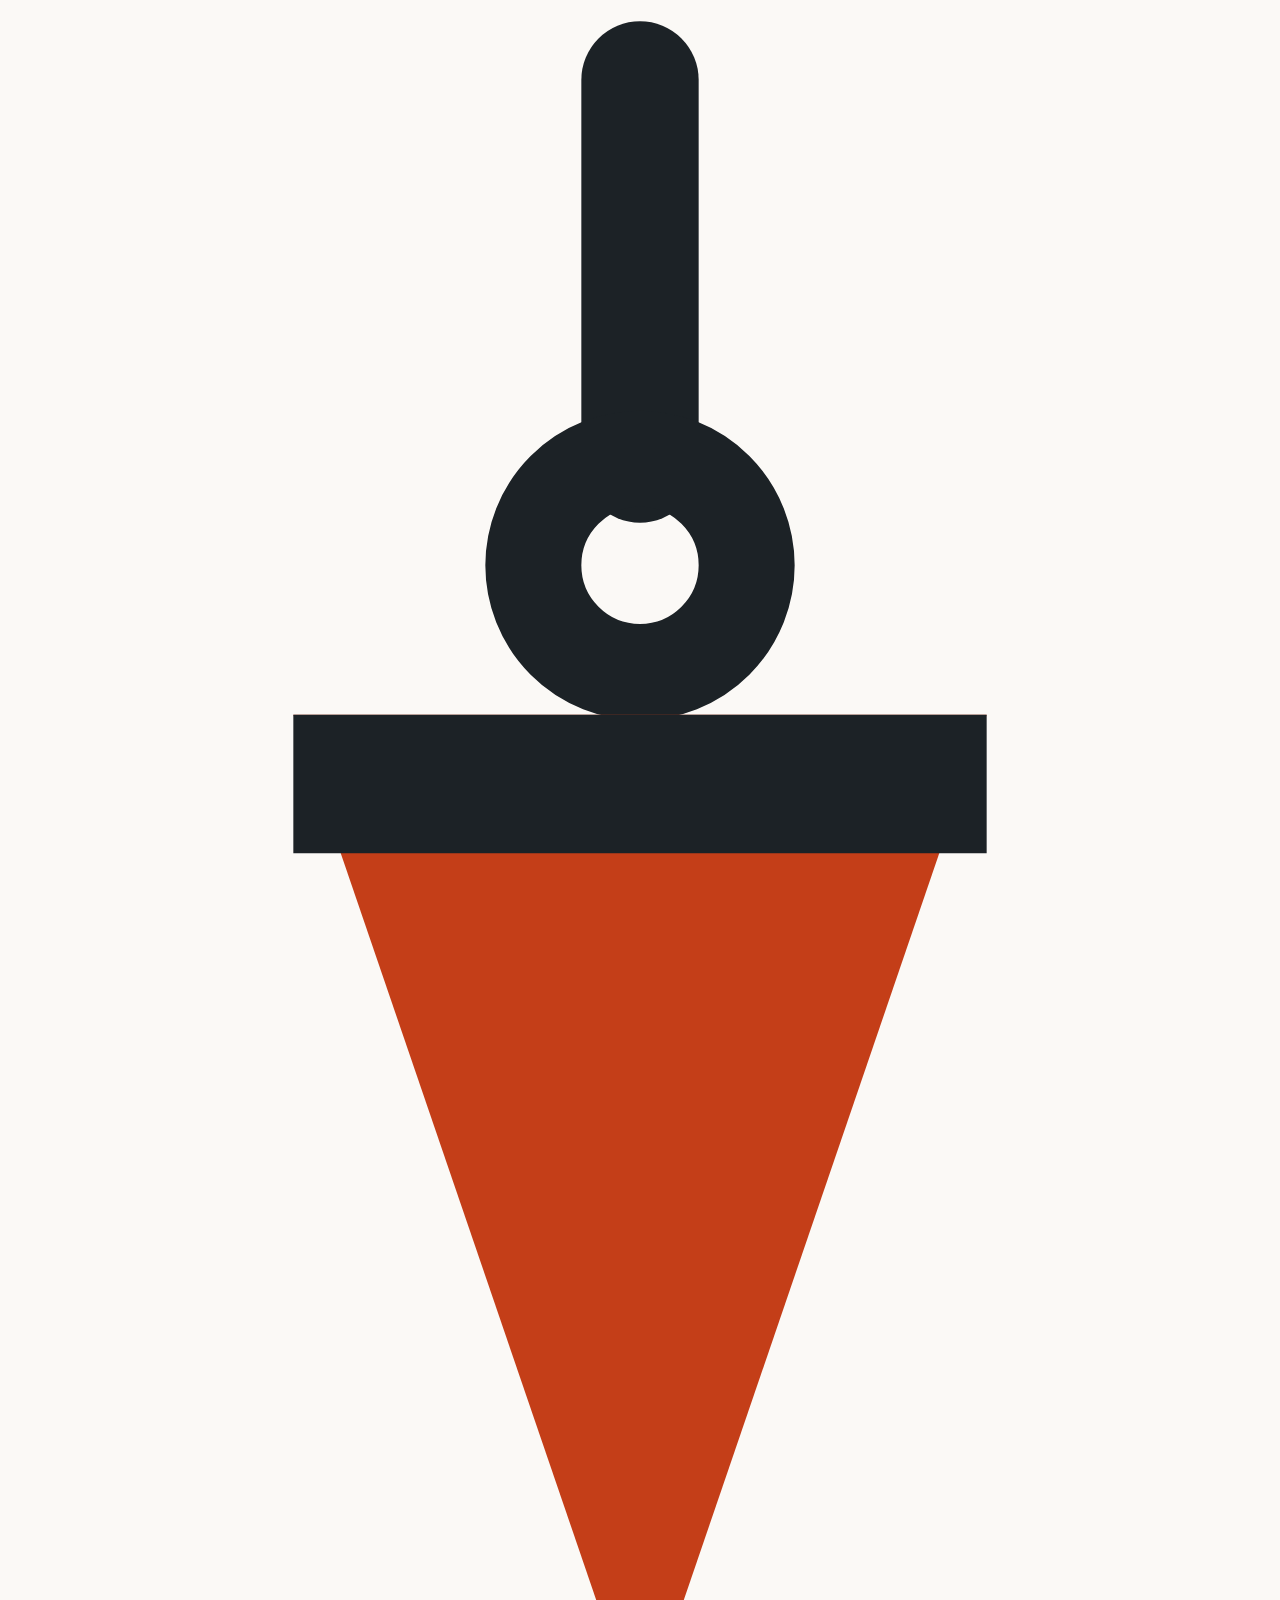
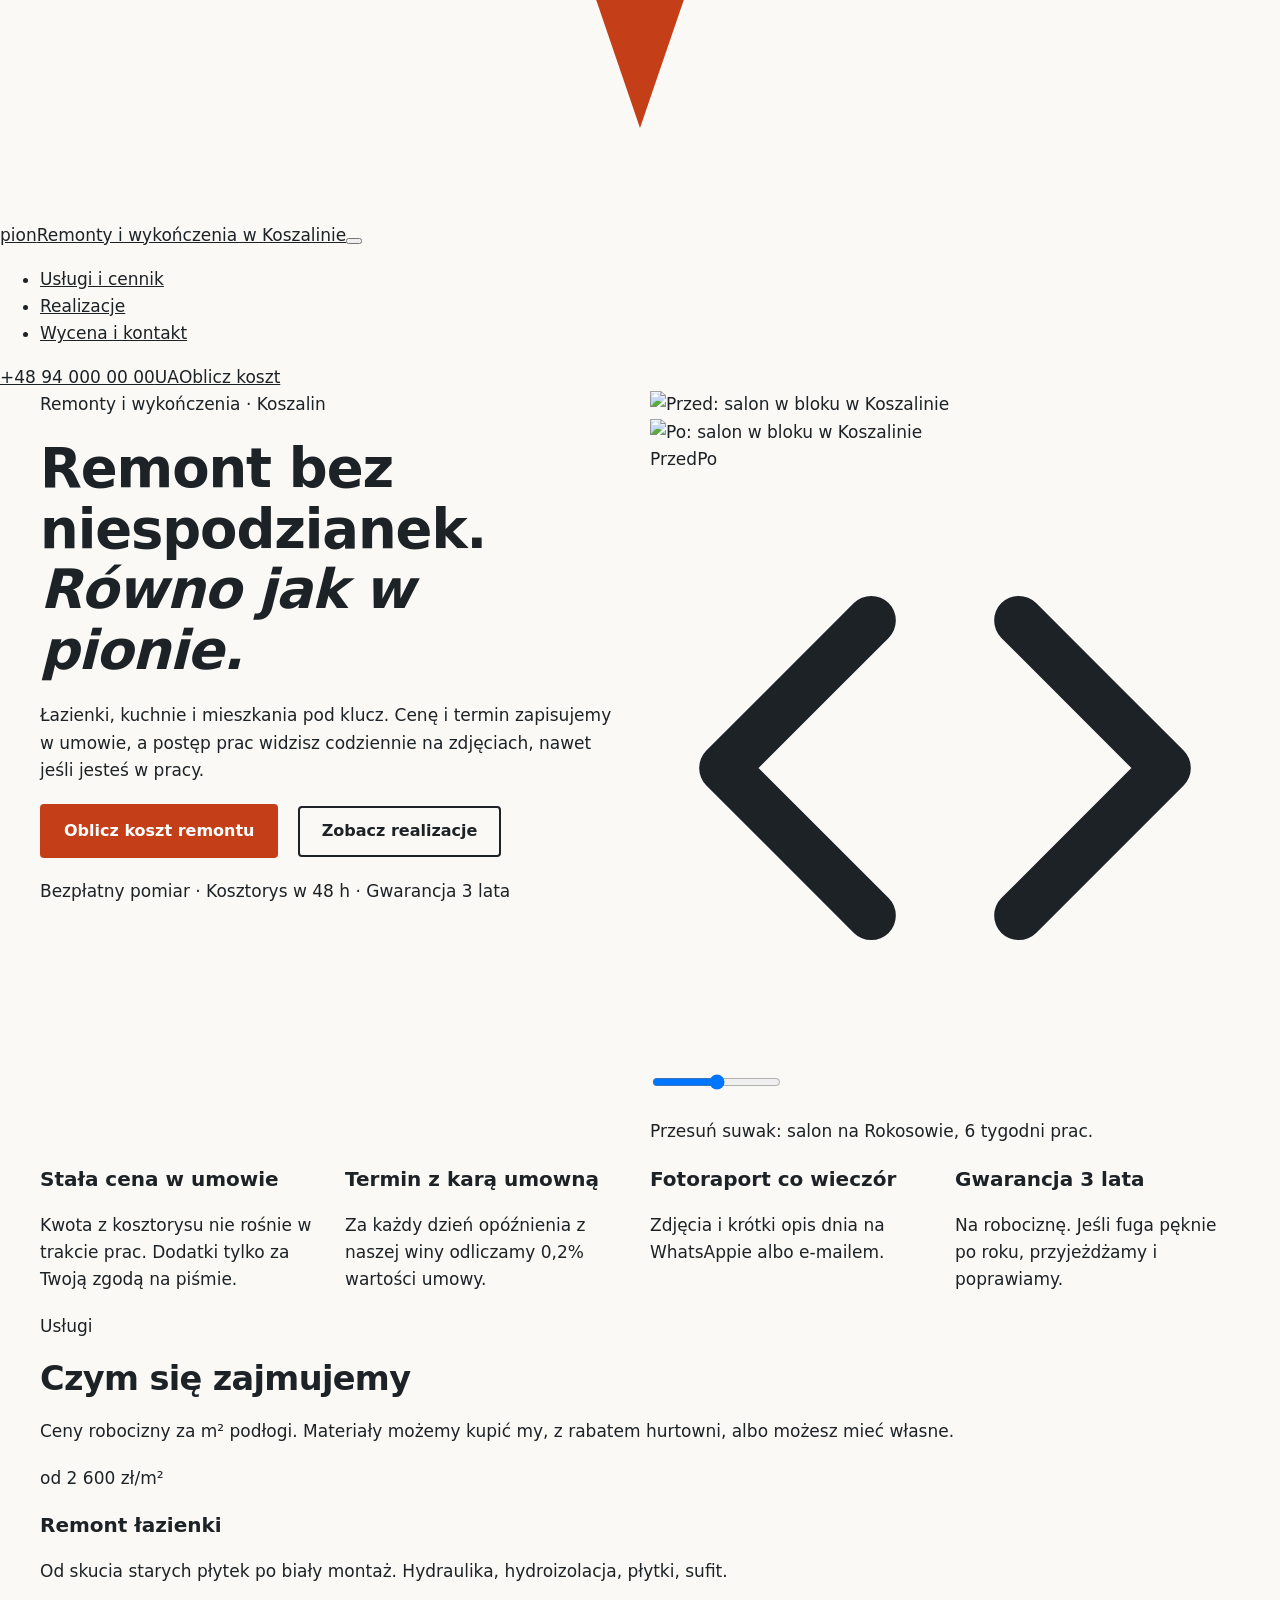
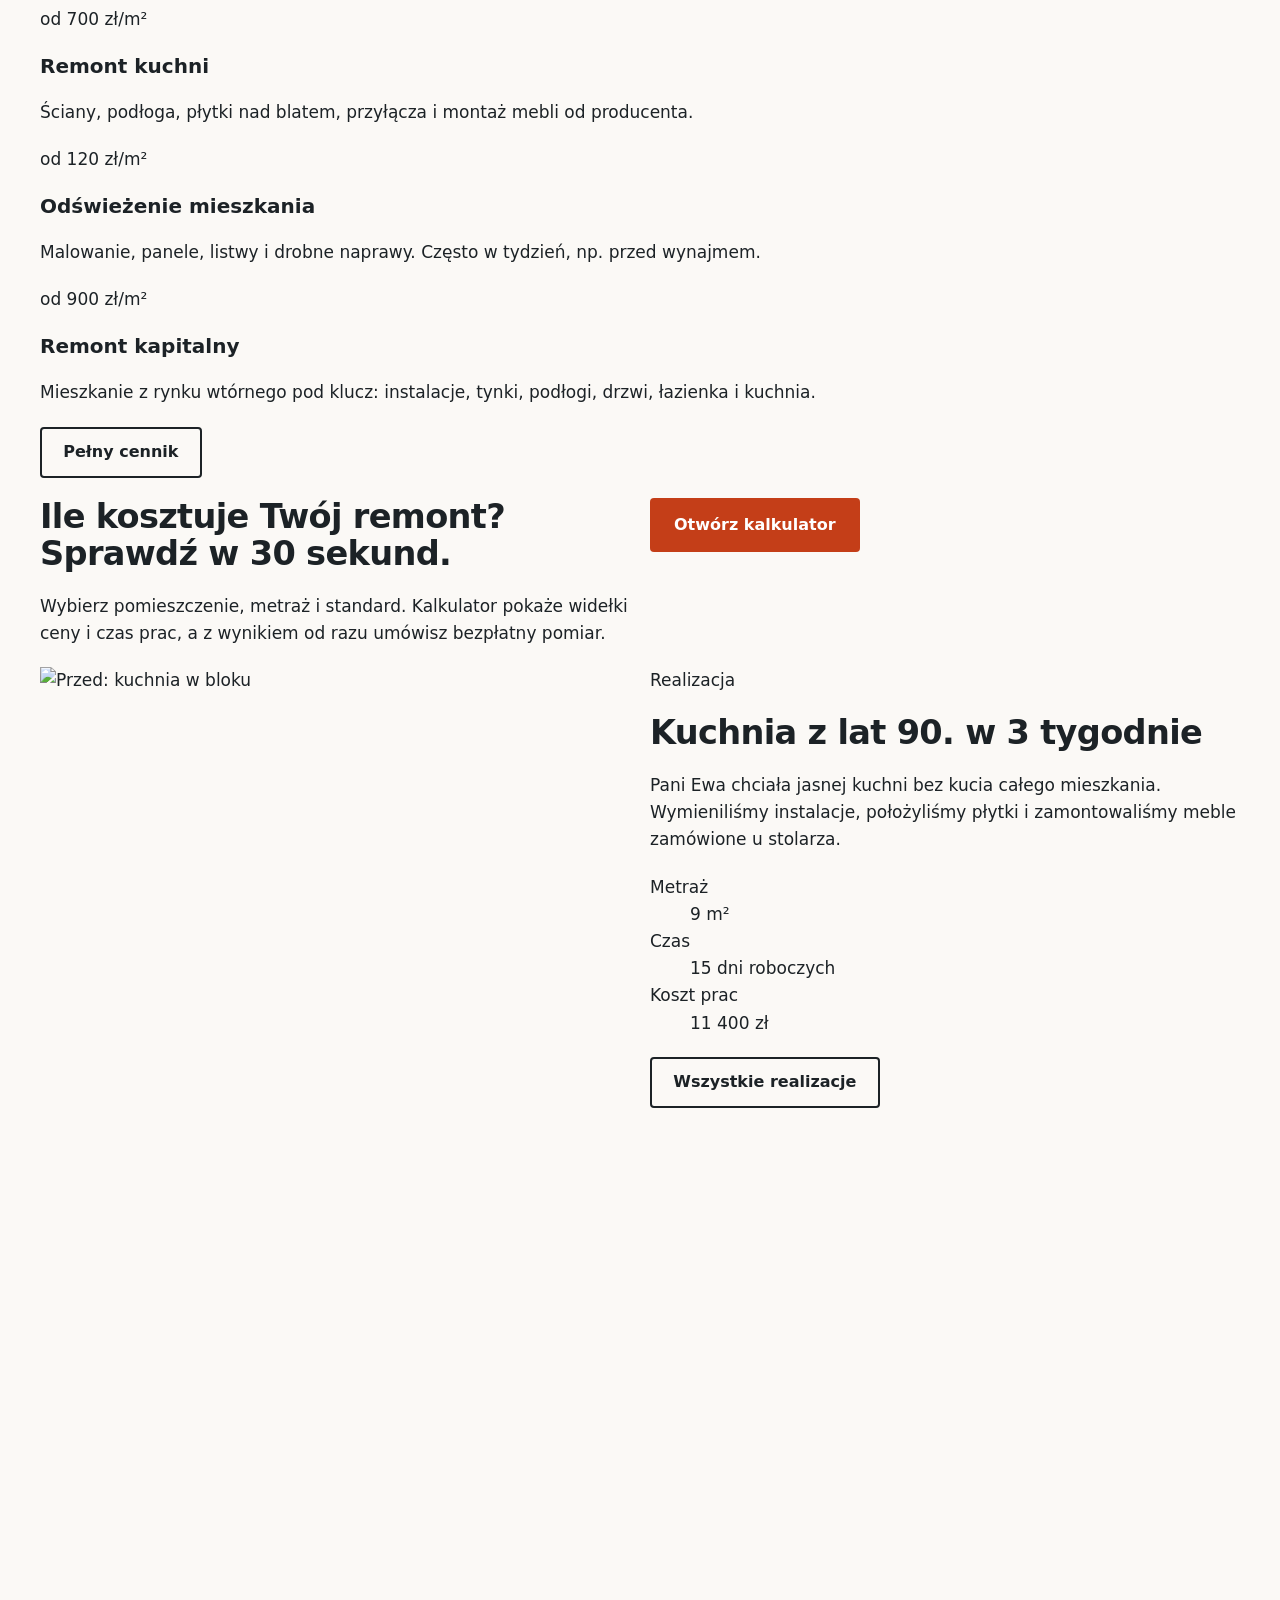
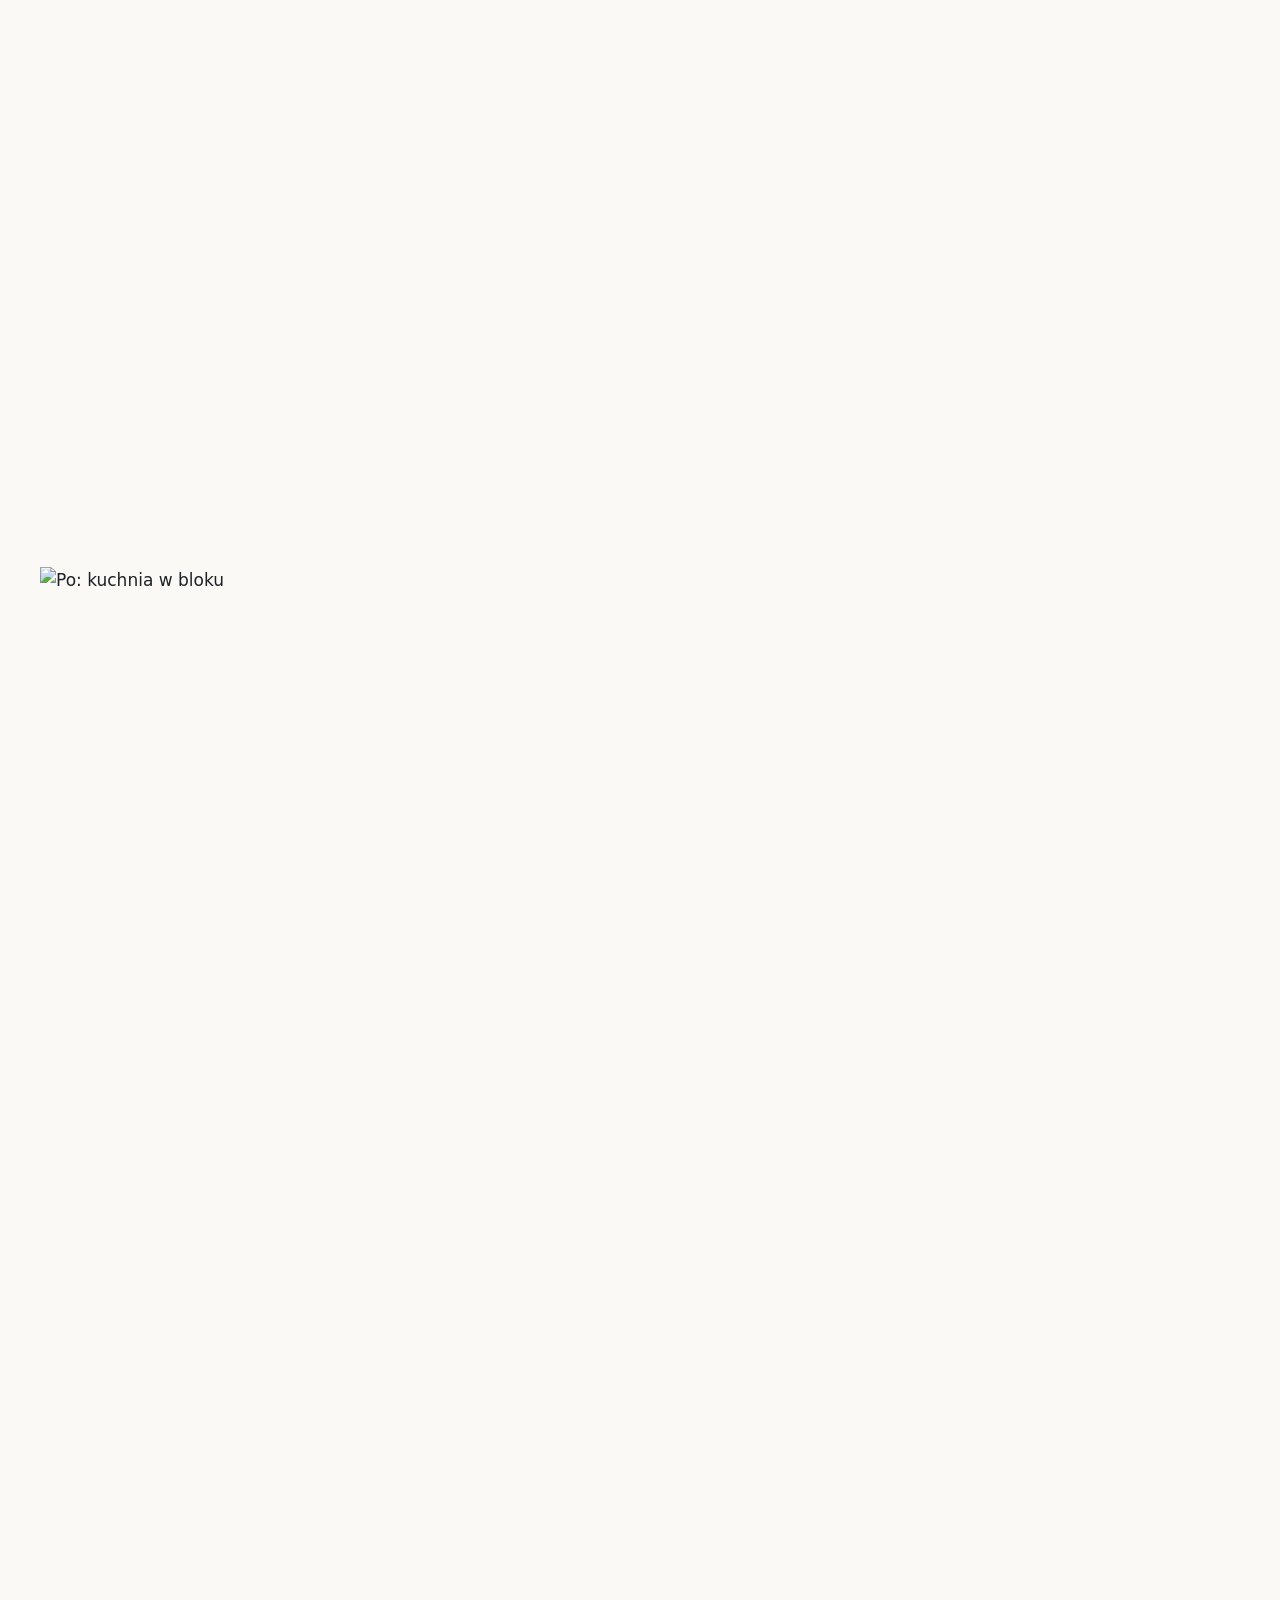
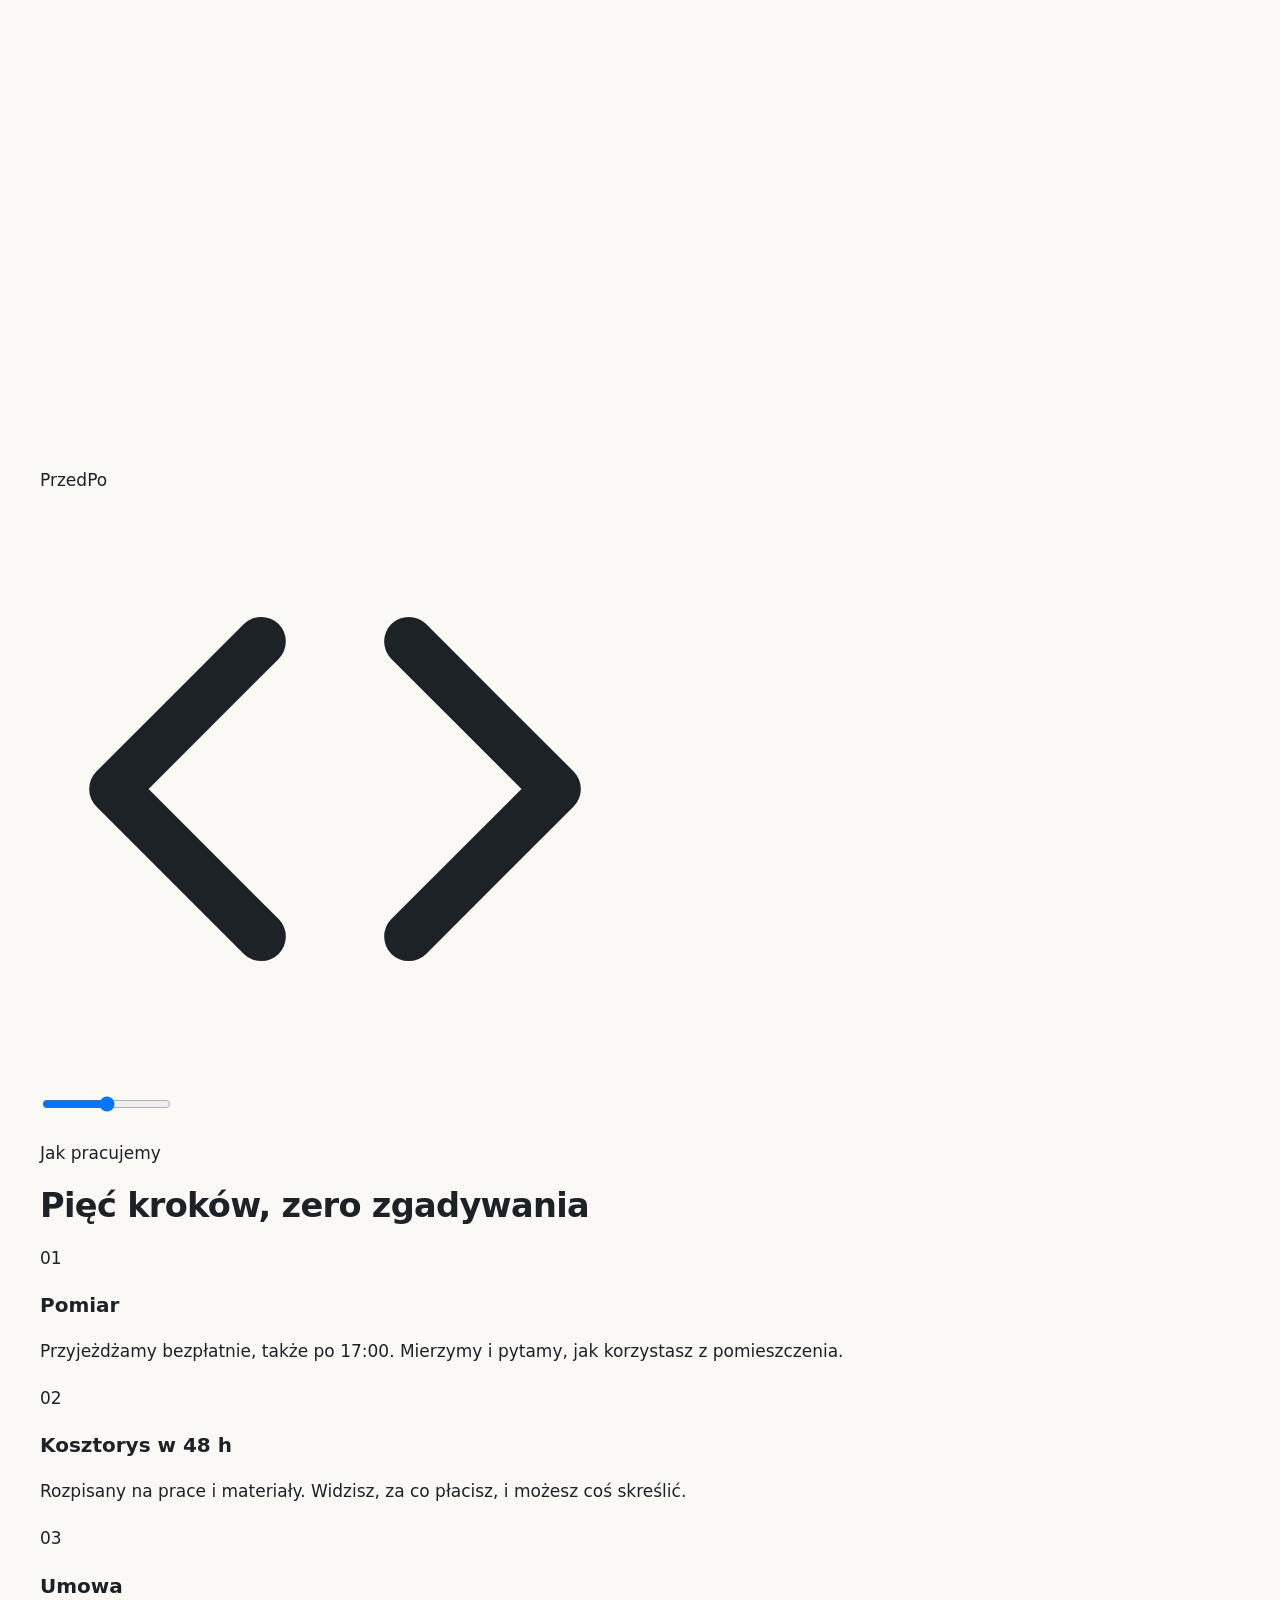
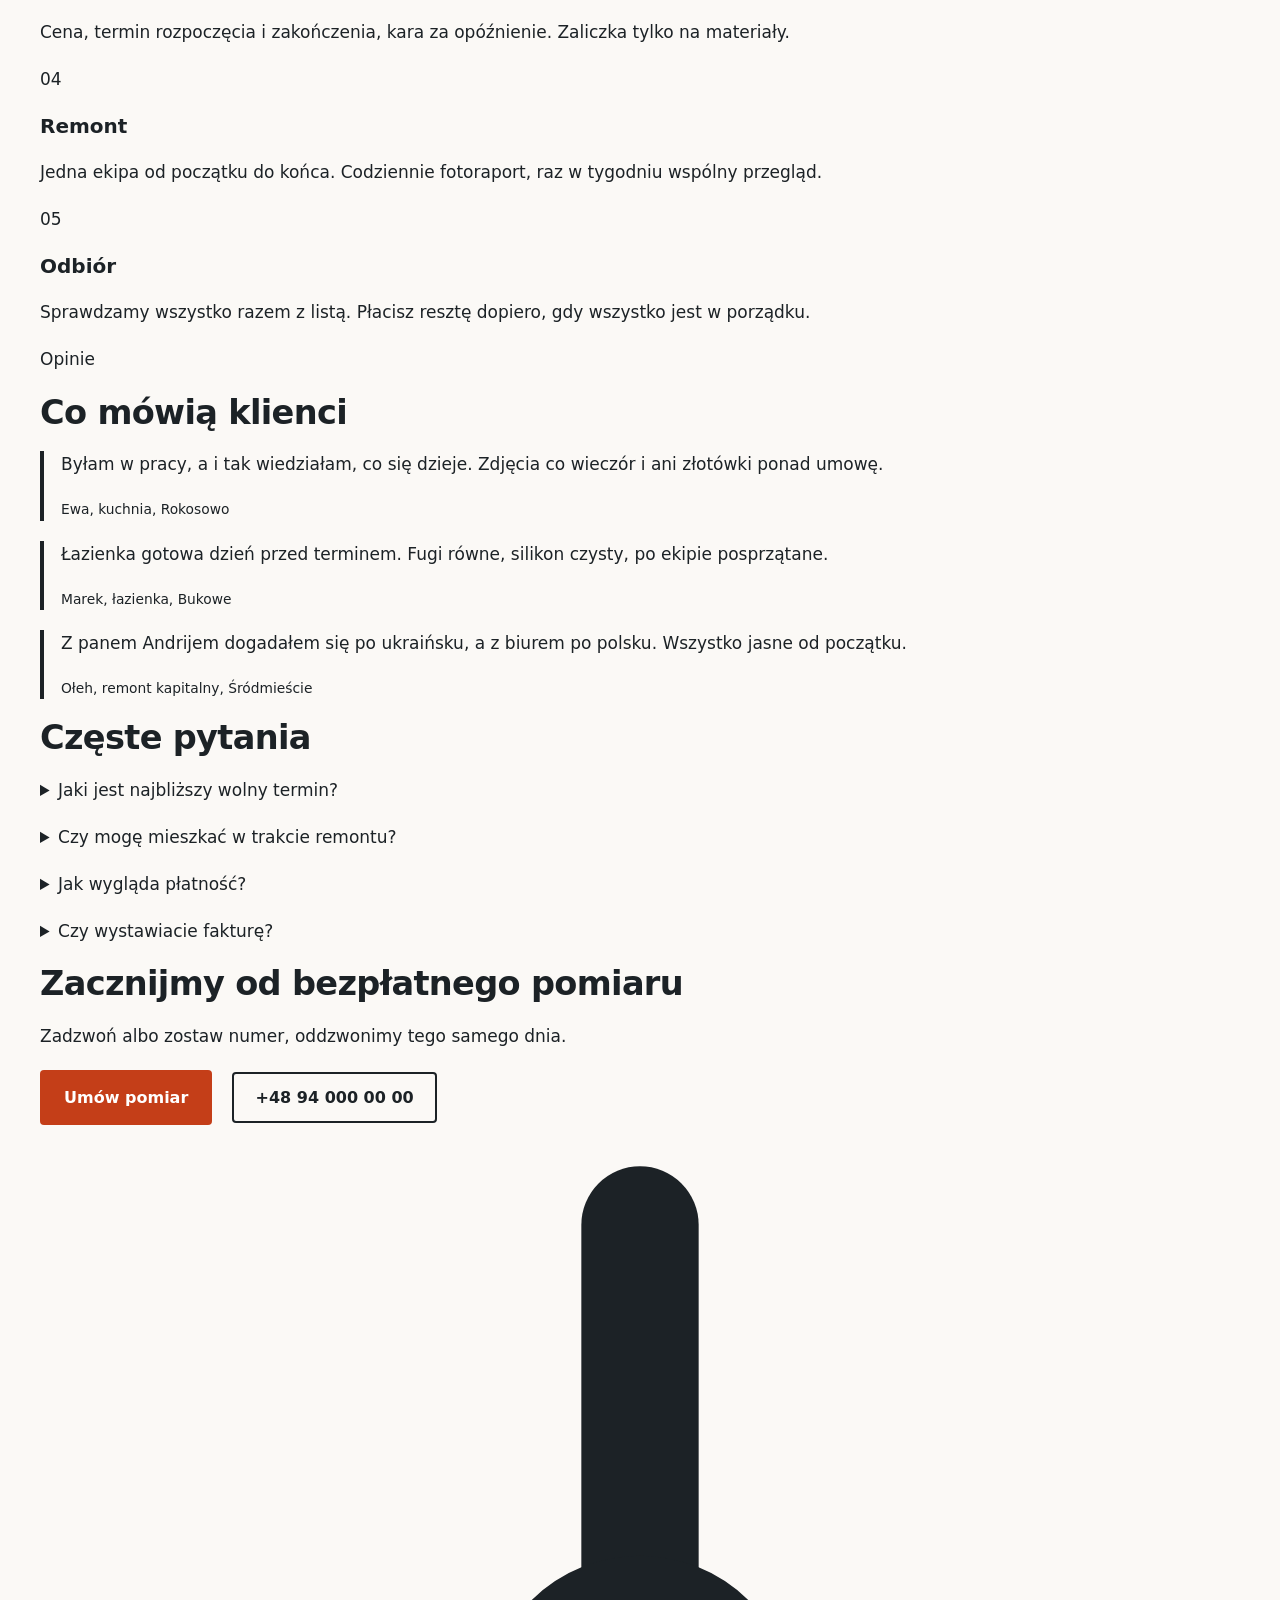
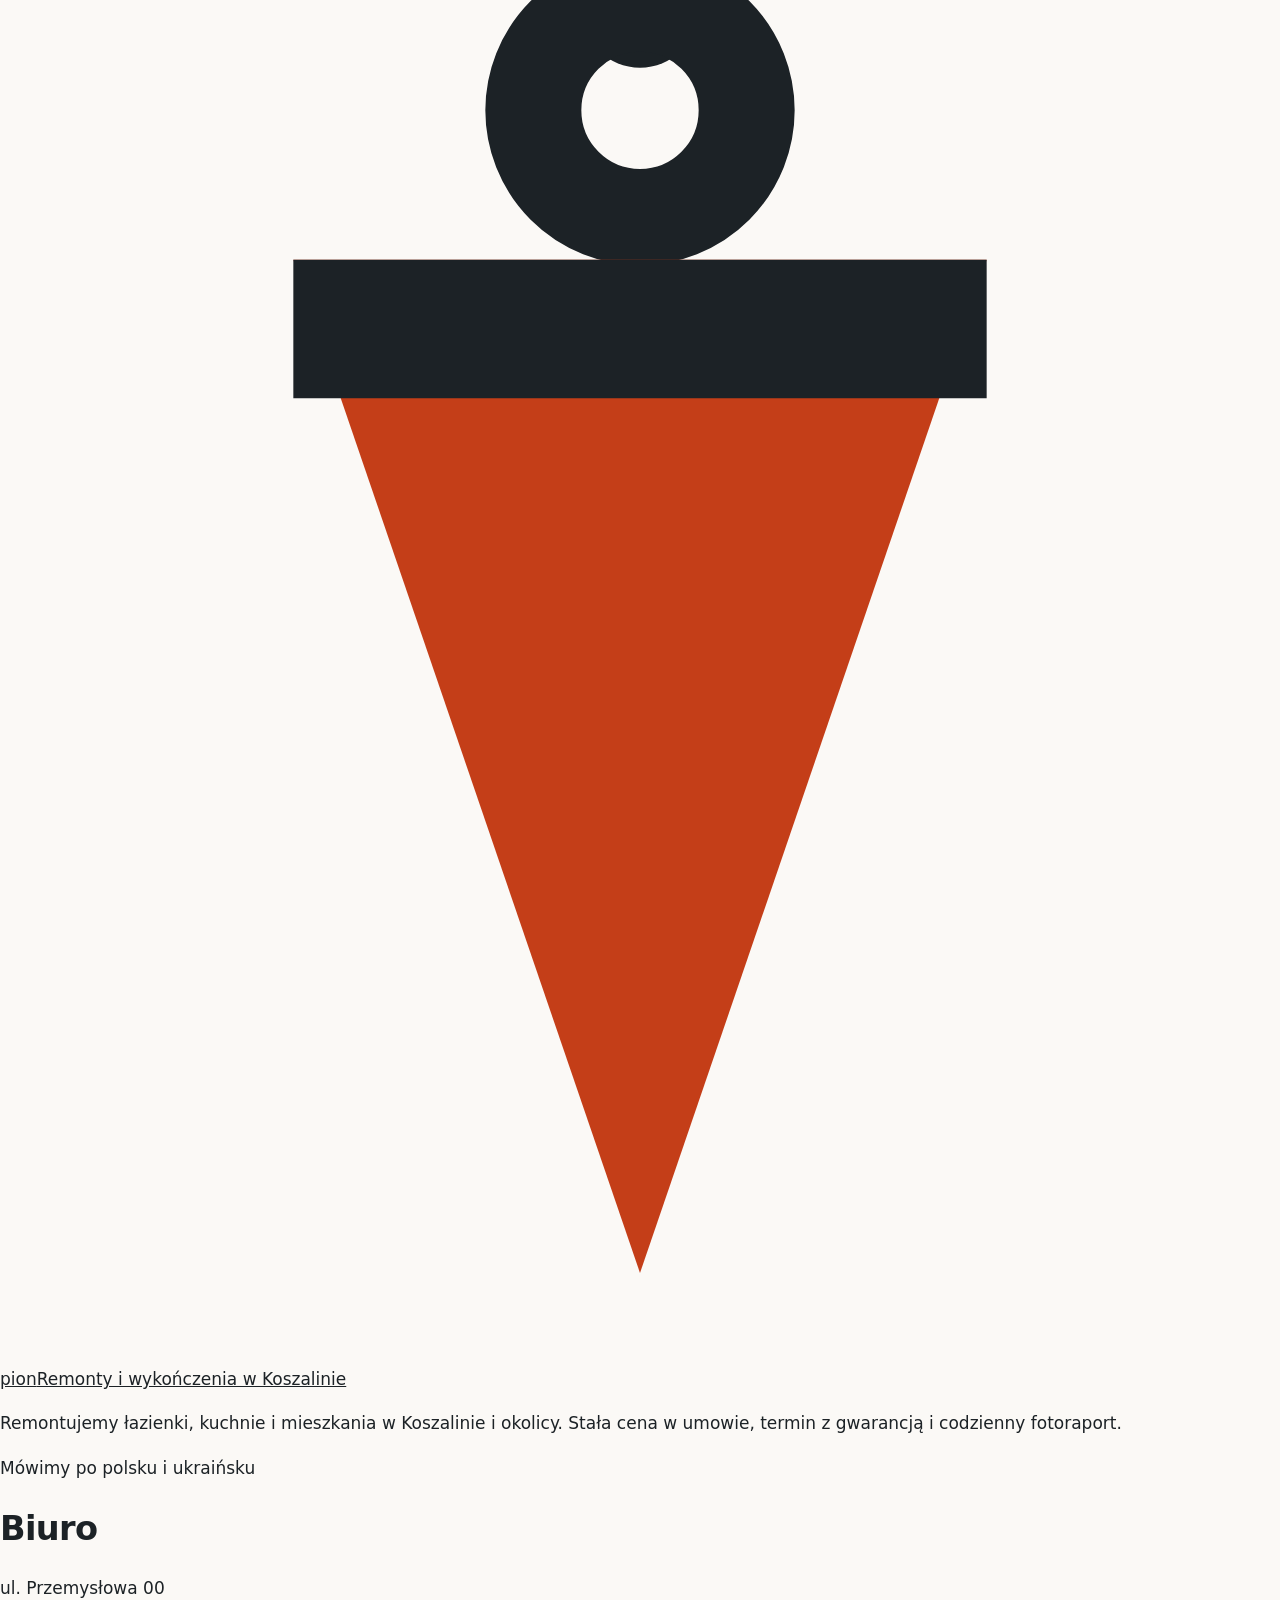
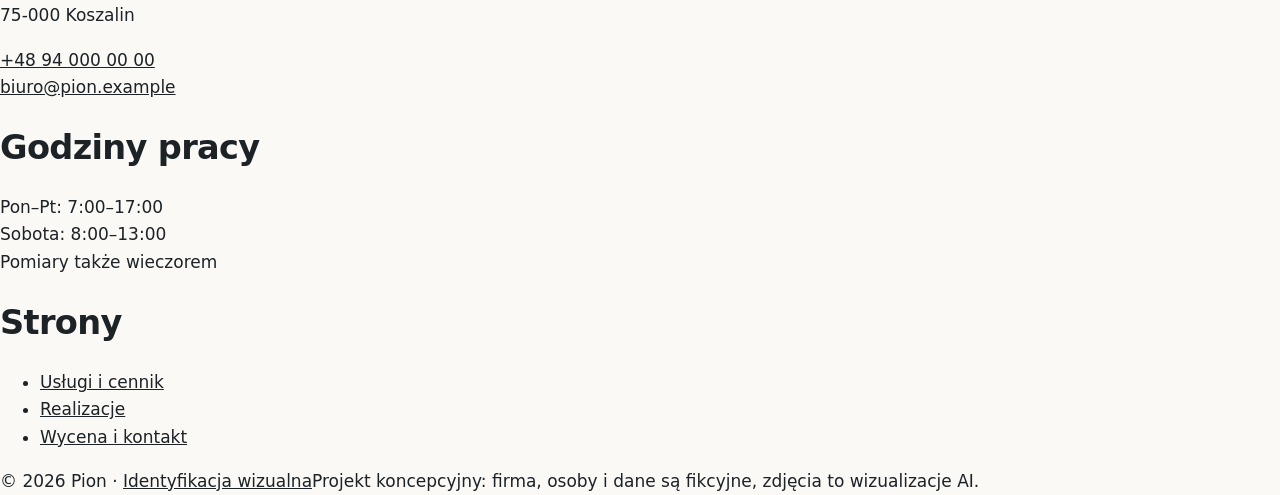
==== commit 00bde4d8: "Jaśniejsze tło i cieplejszy hero Co-Authored-By: Claude Opus 5.5 <noreply@anthropic.com>" ====
--- a/index.html
+++ b/index.html
@@ -68,7 +68,7 @@
 /*# sourceURL=/wp-includes/css/dist/block-library/common.min.css */
 </style>
 <style id="global-styles-inline-css">
-:root{--wp--preset--aspect-ratio--square: 1;--wp--preset--aspect-ratio--4-3: 4/3;--wp--preset--aspect-ratio--3-4: 3/4;--wp--preset--aspect-ratio--3-2: 3/2;--wp--preset--aspect-ratio--2-3: 2/3;--wp--preset--aspect-ratio--16-9: 16/9;--wp--preset--aspect-ratio--9-16: 9/16;--wp--preset--color--black: #000000;--wp--preset--color--cyan-bluish-gray: #abb8c3;--wp--preset--color--white: #ffffff;--wp--preset--color--pale-pink: #f78da7;--wp--preset--color--vivid-red: #cf2e2e;--wp--preset--color--luminous-vivid-orange: #ff6900;--wp--preset--color--luminous-vivid-amber: #fcb900;--wp--preset--color--light-green-cyan: #7bdcb5;--wp--preset--color--vivid-green-cyan: #00d084;--wp--preset--color--pale-cyan-blue: #8ed1fc;--wp--preset--color--vivid-cyan-blue: #0693e3;--wp--preset--color--vivid-purple: #9b51e0;--wp--preset--color--plaster: #F2EFE9;--wp--preset--color--surface: #FFFFFF;--wp--preset--color--stone: #E4DED3;--wp--preset--color--ink: #1C2226;--wp--preset--color--muted: #5A6367;--wp--preset--color--minium: #C43E18;--wp--preset--color--minium-soft: #F6DED3;--wp--preset--color--line: #D6CFC2;--wp--preset--gradient--vivid-cyan-blue-to-vivid-purple: linear-gradient(135deg,rgb(6,147,227) 0%,rgb(155,81,224) 100%);--wp--preset--gradient--light-green-cyan-to-vivid-green-cyan: linear-gradient(135deg,rgb(122,220,180) 0%,rgb(0,208,130) 100%);--wp--preset--gradient--luminous-vivid-amber-to-luminous-vivid-orange: linear-gradient(135deg,rgb(252,185,0) 0%,rgb(255,105,0) 100%);--wp--preset--gradient--luminous-vivid-orange-to-vivid-red: linear-gradient(135deg,rgb(255,105,0) 0%,rgb(207,46,46) 100%);--wp--preset--gradient--very-light-gray-to-cyan-bluish-gray: linear-gradient(135deg,rgb(238,238,238) 0%,rgb(169,184,195) 100%);--wp--preset--gradient--cool-to-warm-spectrum: linear-gradient(135deg,rgb(74,234,220) 0%,rgb(151,120,209) 20%,rgb(207,42,186) 40%,rgb(238,44,130) 60%,rgb(251,105,98) 80%,rgb(254,248,76) 100%);--wp--preset--gradient--blush-light-purple: linear-gradient(135deg,rgb(255,206,236) 0%,rgb(152,150,240) 100%);--wp--preset--gradient--blush-bordeaux: linear-gradient(135deg,rgb(254,205,165) 0%,rgb(254,45,45) 50%,rgb(107,0,62) 100%);--wp--preset--gradient--luminous-dusk: linear-gradient(135deg,rgb(255,203,112) 0%,rgb(199,81,192) 50%,rgb(65,88,208) 100%);--wp--preset--gradient--pale-ocean: linear-gradient(135deg,rgb(255,245,203) 0%,rgb(182,227,212) 50%,rgb(51,167,181) 100%);--wp--preset--gradient--electric-grass: linear-gradient(135deg,rgb(202,248,128) 0%,rgb(113,206,126) 100%);--wp--preset--gradient--midnight: linear-gradient(135deg,rgb(2,3,129) 0%,rgb(40,116,252) 100%);--wp--preset--font-size--small: 0.875rem;--wp--preset--font-size--medium: 1.0625rem;--wp--preset--font-size--large: clamp(1.125rem, 1.125rem + ((1vw - 0.2rem) * 0.227), 1.25rem);--wp--preset--font-size--x-large: clamp(1.5rem, 1.5rem + ((1vw - 0.2rem) * 1.091), 2.1rem);--wp--preset--font-size--xx-large: clamp(2rem, 2rem + ((1vw - 0.2rem) * 2.545), 3.4rem);--wp--preset--font-family--body: Manrope, system-ui, -apple-system, 'Segoe UI', sans-serif;--wp--preset--font-family--display: Unbounded, 'Arial Black', system-ui, sans-serif;--wp--preset--spacing--20: 0.44rem;--wp--preset--spacing--30: 0.67rem;--wp--preset--spacing--40: 1rem;--wp--preset--spacing--50: 1.5rem;--wp--preset--spacing--60: 2.25rem;--wp--preset--spacing--70: 3.38rem;--wp--preset--spacing--80: 5.06rem;--wp--preset--shadow--natural: 6px 6px 9px rgba(0, 0, 0, 0.2);--wp--preset--shadow--deep: 12px 12px 50px rgba(0, 0, 0, 0.4);--wp--preset--shadow--sharp: 6px 6px 0px rgba(0, 0, 0, 0.2);--wp--preset--shadow--outlined: 6px 6px 0px -3px rgb(255, 255, 255), 6px 6px rgb(0, 0, 0);--wp--preset--shadow--crisp: 6px 6px 0px rgb(0, 0, 0);}.wp-block-button{--wp--preset--dimension--25: 25%;--wp--preset--dimension--50: 50%;--wp--preset--dimension--75: 75%;--wp--preset--dimension--100: 100%;}:root { --wp--style--global--content-size: 720px;--wp--style--global--wide-size: 1200px; }:where(body) { margin: 0; }.wp-site-blocks { padding-top: var(--wp--style--root--padding-top); padding-bottom: var(--wp--style--root--padding-bottom); }.has-global-padding { padding-right: var(--wp--style--root--padding-right); padding-left: var(--wp--style--root--padding-left); }.has-global-padding > .alignfull { margin-right: calc(var(--wp--style--root--padding-right) * -1); margin-left: calc(var(--wp--style--root--padding-left) * -1); }.has-global-padding :where(:not(.alignfull.is-layout-flow) > .has-global-padding:not(.wp-block-block, .alignfull)) { padding-right: 0; padding-left: 0; }.has-global-padding :where(:not(.alignfull.is-layout-flow) > .has-global-padding:not(.wp-block-block, .alignfull)) > .alignfull { margin-left: 0; margin-right: 0; }.wp-site-blocks > .alignleft { float: left; margin-right: 2em; }.wp-site-blocks > .alignright { float: right; margin-left: 2em; }.wp-site-blocks > .aligncenter { justify-content: center; margin-left: auto; margin-right: auto; }:where(.wp-site-blocks) > * { margin-block-start: 1.25rem; margin-block-end: 0; }:where(.wp-site-blocks) > :first-child { margin-block-start: 0; }:where(.wp-site-blocks) > :last-child { margin-block-end: 0; }:root { --wp--style--block-gap: 1.25rem; }:root :where(.is-layout-flow) > :first-child{margin-block-start: 0;}:root :where(.is-layout-flow) > :last-child{margin-block-end: 0;}:root :where(.is-layout-flow) > *{margin-block-start: 1.25rem;margin-block-end: 0;}:root :where(.is-layout-constrained) > :first-child{margin-block-start: 0;}:root :where(.is-layout-constrained) > :last-child{margin-block-end: 0;}:root :where(.is-layout-constrained) > *{margin-block-start: 1.25rem;margin-block-end: 0;}:root :where(.is-layout-flex){gap: 1.25rem;}:root :where(.is-layout-grid){gap: 1.25rem;}.is-layout-flow > .alignleft{float: left;margin-inline-start: 0;margin-inline-end: 2em;}.is-layout-flow > .alignright{float: right;margin-inline-start: 2em;margin-inline-end: 0;}.is-layout-flow > .aligncenter{margin-left: auto !important;margin-right: auto !important;}.is-layout-constrained > .alignleft{float: left;margin-inline-start: 0;margin-inline-end: 2em;}.is-layout-constrained > .alignright{float: right;margin-inline-start: 2em;margin-inline-end: 0;}.is-layout-constrained > .aligncenter{margin-left: auto !important;margin-right: auto !important;}.is-layout-constrained > :where(:not(.alignleft):not(.alignright):not(.alignfull)){max-width: var(--wp--style--global--content-size);margin-left: auto !important;margin-right: auto !important;}.is-layout-constrained > .alignwide{max-width: var(--wp--style--global--wide-size);}body .is-layout-flex{display: flex;}.is-layout-flex{flex-wrap: wrap;align-items: center;}.is-layout-flex > :is(*, div){margin: 0;}body .is-layout-grid{display: grid;}.is-layout-grid > :is(*, div){margin: 0;}body{background-color: var(--wp--preset--color--plaster);color: var(--wp--preset--color--ink);font-family: var(--wp--preset--font-family--body);font-size: var(--wp--preset--font-size--medium);line-height: 1.6;--wp--style--root--padding-top: 0px;--wp--style--root--padding-right: clamp(16px, 4vw, 40px);--wp--style--root--padding-bottom: 0px;--wp--style--root--padding-left: clamp(16px, 4vw, 40px);}a:where(:not(.wp-element-button)){color: var(--wp--preset--color--ink);}:root :where(a:where(:not(.wp-element-button)):hover){color: var(--wp--preset--color--minium);}h1, h2, h3, h4, h5, h6{color: var(--wp--preset--color--ink);font-family: var(--wp--preset--font-family--display);font-weight: 600;letter-spacing: -0.02em;line-height: 1.12;}h1{font-size: var(--wp--preset--font-size--xx-large);}h2{font-size: var(--wp--preset--font-size--x-large);}h3{font-family: var(--wp--preset--font-family--body);font-size: var(--wp--preset--font-size--large);font-weight: 800;letter-spacing: 0;line-height: 1.3;}:root :where(.wp-element-button, .wp-block-button__link){background-color: var(--wp--preset--color--minium);border-radius: 4px;border-width: 0;color: var(--wp--preset--color--surface);font-family: inherit;font-size: clamp(0.875rem, 0.875rem + ((1vw - 0.2rem) * 0.227), 1rem);font-style: inherit;font-weight: 700;letter-spacing: inherit;line-height: inherit;padding-top: 0.9rem;padding-right: 1.5rem;padding-bottom: 0.9rem;padding-left: 1.5rem;text-decoration: none;text-transform: inherit;}:root :where(.wp-element-button:hover, .wp-block-button__link:hover){background-color: var(--wp--preset--color--ink);}.has-black-color{color: var(--wp--preset--color--black) !important;}.has-cyan-bluish-gray-color{color: var(--wp--preset--color--cyan-bluish-gray) !important;}.has-white-color{color: var(--wp--preset--color--white) !important;}.has-pale-pink-color{color: var(--wp--preset--color--pale-pink) !important;}.has-vivid-red-color{color: var(--wp--preset--color--vivid-red) !important;}.has-luminous-vivid-orange-color{color: var(--wp--preset--color--luminous-vivid-orange) !important;}.has-luminous-vivid-amber-color{color: var(--wp--preset--color--luminous-vivid-amber) !important;}.has-light-green-cyan-color{color: var(--wp--preset--color--light-green-cyan) !important;}.has-vivid-green-cyan-color{color: var(--wp--preset--color--vivid-green-cyan) !important;}.has-pale-cyan-blue-color{color: var(--wp--preset--color--pale-cyan-blue) !important;}.has-vivid-cyan-blue-color{color: var(--wp--preset--color--vivid-cyan-blue) !important;}.has-vivid-purple-color{color: var(--wp--preset--color--vivid-purple) !important;}.has-plaster-color{color: var(--wp--preset--color--plaster) !important;}.has-surface-color{color: var(--wp--preset--color--surface) !important;}.has-stone-color{color: var(--wp--preset--color--stone) !important;}.has-ink-color{color: var(--wp--preset--color--ink) !important;}.has-muted-color{color: var(--wp--preset--color--muted) !important;}.has-minium-color{color: var(--wp--preset--color--minium) !important;}.has-minium-soft-color{color: var(--wp--preset--color--minium-soft) !important;}.has-line-color{color: var(--wp--preset--color--line) !important;}.has-black-background-color{background-color: var(--wp--preset--color--black) !important;}.has-cyan-bluish-gray-background-color{background-color: var(--wp--preset--color--cyan-bluish-gray) !important;}.has-white-background-color{background-color: var(--wp--preset--color--white) !important;}.has-pale-pink-background-color{background-color: var(--wp--preset--color--pale-pink) !important;}.has-vivid-red-background-color{background-color: var(--wp--preset--color--vivid-red) !important;}.has-luminous-vivid-orange-background-color{background-color: var(--wp--preset--color--luminous-vivid-orange) !important;}.has-luminous-vivid-amber-background-color{background-color: var(--wp--preset--color--luminous-vivid-amber) !important;}.has-light-green-cyan-background-color{background-color: var(--wp--preset--color--light-green-cyan) !important;}.has-vivid-green-cyan-background-color{background-color: var(--wp--preset--color--vivid-green-cyan) !important;}.has-pale-cyan-blue-background-color{background-color: var(--wp--preset--color--pale-cyan-blue) !important;}.has-vivid-cyan-blue-background-color{background-color: var(--wp--preset--color--vivid-cyan-blue) !important;}.has-vivid-purple-background-color{background-color: var(--wp--preset--color--vivid-purple) !important;}.has-plaster-background-color{background-color: var(--wp--preset--color--plaster) !important;}.has-surface-background-color{background-color: var(--wp--preset--color--surface) !important;}.has-stone-background-color{background-color: var(--wp--preset--color--stone) !important;}.has-ink-background-color{background-color: var(--wp--preset--color--ink) !important;}.has-muted-background-color{background-color: var(--wp--preset--color--muted) !important;}.has-minium-background-color{background-color: var(--wp--preset--color--minium) !important;}.has-minium-soft-background-color{background-color: var(--wp--preset--color--minium-soft) !important;}.has-line-background-color{background-color: var(--wp--preset--color--line) !important;}.has-black-border-color{border-color: var(--wp--preset--color--black) !important;}.has-cyan-bluish-gray-border-color{border-color: var(--wp--preset--color--cyan-bluish-gray) !important;}.has-white-border-color{border-color: var(--wp--preset--color--white) !important;}.has-pale-pink-border-color{border-color: var(--wp--preset--color--pale-pink) !important;}.has-vivid-red-border-color{border-color: var(--wp--preset--color--vivid-red) !important;}.has-luminous-vivid-orange-border-color{border-color: var(--wp--preset--color--luminous-vivid-orange) !important;}.has-luminous-vivid-amber-border-color{border-color: var(--wp--preset--color--luminous-vivid-amber) !important;}.has-light-green-cyan-border-color{border-color: var(--wp--preset--color--light-green-cyan) !important;}.has-vivid-green-cyan-border-color{border-color: var(--wp--preset--color--vivid-green-cyan) !important;}.has-pale-cyan-blue-border-color{border-color: var(--wp--preset--color--pale-cyan-blue) !important;}.has-vivid-cyan-blue-border-color{border-color: var(--wp--preset--color--vivid-cyan-blue) !important;}.has-vivid-purple-border-color{border-color: var(--wp--preset--color--vivid-purple) !important;}.has-plaster-border-color{border-color: var(--wp--preset--color--plaster) !important;}.has-surface-border-color{border-color: var(--wp--preset--color--surface) !important;}.has-stone-border-color{border-color: var(--wp--preset--color--stone) !important;}.has-ink-border-color{border-color: var(--wp--preset--color--ink) !important;}.has-muted-border-color{border-color: var(--wp--preset--color--muted) !important;}.has-minium-border-color{border-color: var(--wp--preset--color--minium) !important;}.has-minium-soft-border-color{border-color: var(--wp--preset--color--minium-soft) !important;}.has-line-border-color{border-color: var(--wp--preset--color--line) !important;}.has-vivid-cyan-blue-to-vivid-purple-gradient-background{background: var(--wp--preset--gradient--vivid-cyan-blue-to-vivid-purple) !important;}.has-light-green-cyan-to-vivid-green-cyan-gradient-background{background: var(--wp--preset--gradient--light-green-cyan-to-vivid-green-cyan) !important;}.has-luminous-vivid-amber-to-luminous-vivid-orange-gradient-background{background: var(--wp--preset--gradient--luminous-vivid-amber-to-luminous-vivid-orange) !important;}.has-luminous-vivid-orange-to-vivid-red-gradient-background{background: var(--wp--preset--gradient--luminous-vivid-orange-to-vivid-red) !important;}.has-very-light-gray-to-cyan-bluish-gray-gradient-background{background: var(--wp--preset--gradient--very-light-gray-to-cyan-bluish-gray) !important;}.has-cool-to-warm-spectrum-gradient-background{background: var(--wp--preset--gradient--cool-to-warm-spectrum) !important;}.has-blush-light-purple-gradient-background{background: var(--wp--preset--gradient--blush-light-purple) !important;}.has-blush-bordeaux-gradient-background{background: var(--wp--preset--gradient--blush-bordeaux) !important;}.has-luminous-dusk-gradient-background{background: var(--wp--preset--gradient--luminous-dusk) !important;}.has-pale-ocean-gradient-background{background: var(--wp--preset--gradient--pale-ocean) !important;}.has-electric-grass-gradient-background{background: var(--wp--preset--gradient--electric-grass) !important;}.has-midnight-gradient-background{background: var(--wp--preset--gradient--midnight) !important;}.has-small-font-size{font-size: var(--wp--preset--font-size--small) !important;}.has-medium-font-size{font-size: var(--wp--preset--font-size--medium) !important;}.has-large-font-size{font-size: var(--wp--preset--font-size--large) !important;}.has-x-large-font-size{font-size: var(--wp--preset--font-size--x-large) !important;}.has-xx-large-font-size{font-size: var(--wp--preset--font-size--xx-large) !important;}.has-body-font-family{font-family: var(--wp--preset--font-family--body) !important;}.has-display-font-family{font-family: var(--wp--preset--font-family--display) !important;}
+:root{--wp--preset--aspect-ratio--square: 1;--wp--preset--aspect-ratio--4-3: 4/3;--wp--preset--aspect-ratio--3-4: 3/4;--wp--preset--aspect-ratio--3-2: 3/2;--wp--preset--aspect-ratio--2-3: 2/3;--wp--preset--aspect-ratio--16-9: 16/9;--wp--preset--aspect-ratio--9-16: 9/16;--wp--preset--color--black: #000000;--wp--preset--color--cyan-bluish-gray: #abb8c3;--wp--preset--color--white: #ffffff;--wp--preset--color--pale-pink: #f78da7;--wp--preset--color--vivid-red: #cf2e2e;--wp--preset--color--luminous-vivid-orange: #ff6900;--wp--preset--color--luminous-vivid-amber: #fcb900;--wp--preset--color--light-green-cyan: #7bdcb5;--wp--preset--color--vivid-green-cyan: #00d084;--wp--preset--color--pale-cyan-blue: #8ed1fc;--wp--preset--color--vivid-cyan-blue: #0693e3;--wp--preset--color--vivid-purple: #9b51e0;--wp--preset--color--plaster: #FBF9F6;--wp--preset--color--surface: #FFFFFF;--wp--preset--color--stone: #EEE8DF;--wp--preset--color--ink: #1C2226;--wp--preset--color--muted: #5A6367;--wp--preset--color--minium: #C43E18;--wp--preset--color--minium-soft: #F6DED3;--wp--preset--color--line: #E2DBD0;--wp--preset--gradient--vivid-cyan-blue-to-vivid-purple: linear-gradient(135deg,rgb(6,147,227) 0%,rgb(155,81,224) 100%);--wp--preset--gradient--light-green-cyan-to-vivid-green-cyan: linear-gradient(135deg,rgb(122,220,180) 0%,rgb(0,208,130) 100%);--wp--preset--gradient--luminous-vivid-amber-to-luminous-vivid-orange: linear-gradient(135deg,rgb(252,185,0) 0%,rgb(255,105,0) 100%);--wp--preset--gradient--luminous-vivid-orange-to-vivid-red: linear-gradient(135deg,rgb(255,105,0) 0%,rgb(207,46,46) 100%);--wp--preset--gradient--very-light-gray-to-cyan-bluish-gray: linear-gradient(135deg,rgb(238,238,238) 0%,rgb(169,184,195) 100%);--wp--preset--gradient--cool-to-warm-spectrum: linear-gradient(135deg,rgb(74,234,220) 0%,rgb(151,120,209) 20%,rgb(207,42,186) 40%,rgb(238,44,130) 60%,rgb(251,105,98) 80%,rgb(254,248,76) 100%);--wp--preset--gradient--blush-light-purple: linear-gradient(135deg,rgb(255,206,236) 0%,rgb(152,150,240) 100%);--wp--preset--gradient--blush-bordeaux: linear-gradient(135deg,rgb(254,205,165) 0%,rgb(254,45,45) 50%,rgb(107,0,62) 100%);--wp--preset--gradient--luminous-dusk: linear-gradient(135deg,rgb(255,203,112) 0%,rgb(199,81,192) 50%,rgb(65,88,208) 100%);--wp--preset--gradient--pale-ocean: linear-gradient(135deg,rgb(255,245,203) 0%,rgb(182,227,212) 50%,rgb(51,167,181) 100%);--wp--preset--gradient--electric-grass: linear-gradient(135deg,rgb(202,248,128) 0%,rgb(113,206,126) 100%);--wp--preset--gradient--midnight: linear-gradient(135deg,rgb(2,3,129) 0%,rgb(40,116,252) 100%);--wp--preset--font-size--small: 0.875rem;--wp--preset--font-size--medium: 1.0625rem;--wp--preset--font-size--large: clamp(1.125rem, 1.125rem + ((1vw - 0.2rem) * 0.227), 1.25rem);--wp--preset--font-size--x-large: clamp(1.5rem, 1.5rem + ((1vw - 0.2rem) * 1.091), 2.1rem);--wp--preset--font-size--xx-large: clamp(2rem, 2rem + ((1vw - 0.2rem) * 2.545), 3.4rem);--wp--preset--font-family--body: Manrope, system-ui, -apple-system, 'Segoe UI', sans-serif;--wp--preset--font-family--display: Unbounded, 'Arial Black', system-ui, sans-serif;--wp--preset--spacing--20: 0.44rem;--wp--preset--spacing--30: 0.67rem;--wp--preset--spacing--40: 1rem;--wp--preset--spacing--50: 1.5rem;--wp--preset--spacing--60: 2.25rem;--wp--preset--spacing--70: 3.38rem;--wp--preset--spacing--80: 5.06rem;--wp--preset--shadow--natural: 6px 6px 9px rgba(0, 0, 0, 0.2);--wp--preset--shadow--deep: 12px 12px 50px rgba(0, 0, 0, 0.4);--wp--preset--shadow--sharp: 6px 6px 0px rgba(0, 0, 0, 0.2);--wp--preset--shadow--outlined: 6px 6px 0px -3px rgb(255, 255, 255), 6px 6px rgb(0, 0, 0);--wp--preset--shadow--crisp: 6px 6px 0px rgb(0, 0, 0);}.wp-block-button{--wp--preset--dimension--25: 25%;--wp--preset--dimension--50: 50%;--wp--preset--dimension--75: 75%;--wp--preset--dimension--100: 100%;}:root { --wp--style--global--content-size: 720px;--wp--style--global--wide-size: 1200px; }:where(body) { margin: 0; }.wp-site-blocks { padding-top: var(--wp--style--root--padding-top); padding-bottom: var(--wp--style--root--padding-bottom); }.has-global-padding { padding-right: var(--wp--style--root--padding-right); padding-left: var(--wp--style--root--padding-left); }.has-global-padding > .alignfull { margin-right: calc(var(--wp--style--root--padding-right) * -1); margin-left: calc(var(--wp--style--root--padding-left) * -1); }.has-global-padding :where(:not(.alignfull.is-layout-flow) > .has-global-padding:not(.wp-block-block, .alignfull)) { padding-right: 0; padding-left: 0; }.has-global-padding :where(:not(.alignfull.is-layout-flow) > .has-global-padding:not(.wp-block-block, .alignfull)) > .alignfull { margin-left: 0; margin-right: 0; }.wp-site-blocks > .alignleft { float: left; margin-right: 2em; }.wp-site-blocks > .alignright { float: right; margin-left: 2em; }.wp-site-blocks > .aligncenter { justify-content: center; margin-left: auto; margin-right: auto; }:where(.wp-site-blocks) > * { margin-block-start: 1.25rem; margin-block-end: 0; }:where(.wp-site-blocks) > :first-child { margin-block-start: 0; }:where(.wp-site-blocks) > :last-child { margin-block-end: 0; }:root { --wp--style--block-gap: 1.25rem; }:root :where(.is-layout-flow) > :first-child{margin-block-start: 0;}:root :where(.is-layout-flow) > :last-child{margin-block-end: 0;}:root :where(.is-layout-flow) > *{margin-block-start: 1.25rem;margin-block-end: 0;}:root :where(.is-layout-constrained) > :first-child{margin-block-start: 0;}:root :where(.is-layout-constrained) > :last-child{margin-block-end: 0;}:root :where(.is-layout-constrained) > *{margin-block-start: 1.25rem;margin-block-end: 0;}:root :where(.is-layout-flex){gap: 1.25rem;}:root :where(.is-layout-grid){gap: 1.25rem;}.is-layout-flow > .alignleft{float: left;margin-inline-start: 0;margin-inline-end: 2em;}.is-layout-flow > .alignright{float: right;margin-inline-start: 2em;margin-inline-end: 0;}.is-layout-flow > .aligncenter{margin-left: auto !important;margin-right: auto !important;}.is-layout-constrained > .alignleft{float: left;margin-inline-start: 0;margin-inline-end: 2em;}.is-layout-constrained > .alignright{float: right;margin-inline-start: 2em;margin-inline-end: 0;}.is-layout-constrained > .aligncenter{margin-left: auto !important;margin-right: auto !important;}.is-layout-constrained > :where(:not(.alignleft):not(.alignright):not(.alignfull)){max-width: var(--wp--style--global--content-size);margin-left: auto !important;margin-right: auto !important;}.is-layout-constrained > .alignwide{max-width: var(--wp--style--global--wide-size);}body .is-layout-flex{display: flex;}.is-layout-flex{flex-wrap: wrap;align-items: center;}.is-layout-flex > :is(*, div){margin: 0;}body .is-layout-grid{display: grid;}.is-layout-grid > :is(*, div){margin: 0;}body{background-color: var(--wp--preset--color--plaster);color: var(--wp--preset--color--ink);font-family: var(--wp--preset--font-family--body);font-size: var(--wp--preset--font-size--medium);line-height: 1.6;--wp--style--root--padding-top: 0px;--wp--style--root--padding-right: clamp(16px, 4vw, 40px);--wp--style--root--padding-bottom: 0px;--wp--style--root--padding-left: clamp(16px, 4vw, 40px);}a:where(:not(.wp-element-button)){color: var(--wp--preset--color--ink);}:root :where(a:where(:not(.wp-element-button)):hover){color: var(--wp--preset--color--minium);}h1, h2, h3, h4, h5, h6{color: var(--wp--preset--color--ink);font-family: var(--wp--preset--font-family--display);font-weight: 600;letter-spacing: -0.02em;line-height: 1.12;}h1{font-size: var(--wp--preset--font-size--xx-large);}h2{font-size: var(--wp--preset--font-size--x-large);}h3{font-family: var(--wp--preset--font-family--body);font-size: var(--wp--preset--font-size--large);font-weight: 800;letter-spacing: 0;line-height: 1.3;}:root :where(.wp-element-button, .wp-block-button__link){background-color: var(--wp--preset--color--minium);border-radius: 4px;border-width: 0;color: var(--wp--preset--color--surface);font-family: inherit;font-size: clamp(0.875rem, 0.875rem + ((1vw - 0.2rem) * 0.227), 1rem);font-style: inherit;font-weight: 700;letter-spacing: inherit;line-height: inherit;padding-top: 0.9rem;padding-right: 1.5rem;padding-bottom: 0.9rem;padding-left: 1.5rem;text-decoration: none;text-transform: inherit;}:root :where(.wp-element-button:hover, .wp-block-button__link:hover){background-color: var(--wp--preset--color--ink);}.has-black-color{color: var(--wp--preset--color--black) !important;}.has-cyan-bluish-gray-color{color: var(--wp--preset--color--cyan-bluish-gray) !important;}.has-white-color{color: var(--wp--preset--color--white) !important;}.has-pale-pink-color{color: var(--wp--preset--color--pale-pink) !important;}.has-vivid-red-color{color: var(--wp--preset--color--vivid-red) !important;}.has-luminous-vivid-orange-color{color: var(--wp--preset--color--luminous-vivid-orange) !important;}.has-luminous-vivid-amber-color{color: var(--wp--preset--color--luminous-vivid-amber) !important;}.has-light-green-cyan-color{color: var(--wp--preset--color--light-green-cyan) !important;}.has-vivid-green-cyan-color{color: var(--wp--preset--color--vivid-green-cyan) !important;}.has-pale-cyan-blue-color{color: var(--wp--preset--color--pale-cyan-blue) !important;}.has-vivid-cyan-blue-color{color: var(--wp--preset--color--vivid-cyan-blue) !important;}.has-vivid-purple-color{color: var(--wp--preset--color--vivid-purple) !important;}.has-plaster-color{color: var(--wp--preset--color--plaster) !important;}.has-surface-color{color: var(--wp--preset--color--surface) !important;}.has-stone-color{color: var(--wp--preset--color--stone) !important;}.has-ink-color{color: var(--wp--preset--color--ink) !important;}.has-muted-color{color: var(--wp--preset--color--muted) !important;}.has-minium-color{color: var(--wp--preset--color--minium) !important;}.has-minium-soft-color{color: var(--wp--preset--color--minium-soft) !important;}.has-line-color{color: var(--wp--preset--color--line) !important;}.has-black-background-color{background-color: var(--wp--preset--color--black) !important;}.has-cyan-bluish-gray-background-color{background-color: var(--wp--preset--color--cyan-bluish-gray) !important;}.has-white-background-color{background-color: var(--wp--preset--color--white) !important;}.has-pale-pink-background-color{background-color: var(--wp--preset--color--pale-pink) !important;}.has-vivid-red-background-color{background-color: var(--wp--preset--color--vivid-red) !important;}.has-luminous-vivid-orange-background-color{background-color: var(--wp--preset--color--luminous-vivid-orange) !important;}.has-luminous-vivid-amber-background-color{background-color: var(--wp--preset--color--luminous-vivid-amber) !important;}.has-light-green-cyan-background-color{background-color: var(--wp--preset--color--light-green-cyan) !important;}.has-vivid-green-cyan-background-color{background-color: var(--wp--preset--color--vivid-green-cyan) !important;}.has-pale-cyan-blue-background-color{background-color: var(--wp--preset--color--pale-cyan-blue) !important;}.has-vivid-cyan-blue-background-color{background-color: var(--wp--preset--color--vivid-cyan-blue) !important;}.has-vivid-purple-background-color{background-color: var(--wp--preset--color--vivid-purple) !important;}.has-plaster-background-color{background-color: var(--wp--preset--color--plaster) !important;}.has-surface-background-color{background-color: var(--wp--preset--color--surface) !important;}.has-stone-background-color{background-color: var(--wp--preset--color--stone) !important;}.has-ink-background-color{background-color: var(--wp--preset--color--ink) !important;}.has-muted-background-color{background-color: var(--wp--preset--color--muted) !important;}.has-minium-background-color{background-color: var(--wp--preset--color--minium) !important;}.has-minium-soft-background-color{background-color: var(--wp--preset--color--minium-soft) !important;}.has-line-background-color{background-color: var(--wp--preset--color--line) !important;}.has-black-border-color{border-color: var(--wp--preset--color--black) !important;}.has-cyan-bluish-gray-border-color{border-color: var(--wp--preset--color--cyan-bluish-gray) !important;}.has-white-border-color{border-color: var(--wp--preset--color--white) !important;}.has-pale-pink-border-color{border-color: var(--wp--preset--color--pale-pink) !important;}.has-vivid-red-border-color{border-color: var(--wp--preset--color--vivid-red) !important;}.has-luminous-vivid-orange-border-color{border-color: var(--wp--preset--color--luminous-vivid-orange) !important;}.has-luminous-vivid-amber-border-color{border-color: var(--wp--preset--color--luminous-vivid-amber) !important;}.has-light-green-cyan-border-color{border-color: var(--wp--preset--color--light-green-cyan) !important;}.has-vivid-green-cyan-border-color{border-color: var(--wp--preset--color--vivid-green-cyan) !important;}.has-pale-cyan-blue-border-color{border-color: var(--wp--preset--color--pale-cyan-blue) !important;}.has-vivid-cyan-blue-border-color{border-color: var(--wp--preset--color--vivid-cyan-blue) !important;}.has-vivid-purple-border-color{border-color: var(--wp--preset--color--vivid-purple) !important;}.has-plaster-border-color{border-color: var(--wp--preset--color--plaster) !important;}.has-surface-border-color{border-color: var(--wp--preset--color--surface) !important;}.has-stone-border-color{border-color: var(--wp--preset--color--stone) !important;}.has-ink-border-color{border-color: var(--wp--preset--color--ink) !important;}.has-muted-border-color{border-color: var(--wp--preset--color--muted) !important;}.has-minium-border-color{border-color: var(--wp--preset--color--minium) !important;}.has-minium-soft-border-color{border-color: var(--wp--preset--color--minium-soft) !important;}.has-line-border-color{border-color: var(--wp--preset--color--line) !important;}.has-vivid-cyan-blue-to-vivid-purple-gradient-background{background: var(--wp--preset--gradient--vivid-cyan-blue-to-vivid-purple) !important;}.has-light-green-cyan-to-vivid-green-cyan-gradient-background{background: var(--wp--preset--gradient--light-green-cyan-to-vivid-green-cyan) !important;}.has-luminous-vivid-amber-to-luminous-vivid-orange-gradient-background{background: var(--wp--preset--gradient--luminous-vivid-amber-to-luminous-vivid-orange) !important;}.has-luminous-vivid-orange-to-vivid-red-gradient-background{background: var(--wp--preset--gradient--luminous-vivid-orange-to-vivid-red) !important;}.has-very-light-gray-to-cyan-bluish-gray-gradient-background{background: var(--wp--preset--gradient--very-light-gray-to-cyan-bluish-gray) !important;}.has-cool-to-warm-spectrum-gradient-background{background: var(--wp--preset--gradient--cool-to-warm-spectrum) !important;}.has-blush-light-purple-gradient-background{background: var(--wp--preset--gradient--blush-light-purple) !important;}.has-blush-bordeaux-gradient-background{background: var(--wp--preset--gradient--blush-bordeaux) !important;}.has-luminous-dusk-gradient-background{background: var(--wp--preset--gradient--luminous-dusk) !important;}.has-pale-ocean-gradient-background{background: var(--wp--preset--gradient--pale-ocean) !important;}.has-electric-grass-gradient-background{background: var(--wp--preset--gradient--electric-grass) !important;}.has-midnight-gradient-background{background: var(--wp--preset--gradient--midnight) !important;}.has-small-font-size{font-size: var(--wp--preset--font-size--small) !important;}.has-medium-font-size{font-size: var(--wp--preset--font-size--medium) !important;}.has-large-font-size{font-size: var(--wp--preset--font-size--large) !important;}.has-x-large-font-size{font-size: var(--wp--preset--font-size--x-large) !important;}.has-xx-large-font-size{font-size: var(--wp--preset--font-size--xx-large) !important;}.has-body-font-family{font-family: var(--wp--preset--font-family--body) !important;}.has-display-font-family{font-family: var(--wp--preset--font-family--display) !important;}
 /*# sourceURL=global-styles-inline-css */
 </style>
 <style id="block-style-variation-styles-inline-css">
